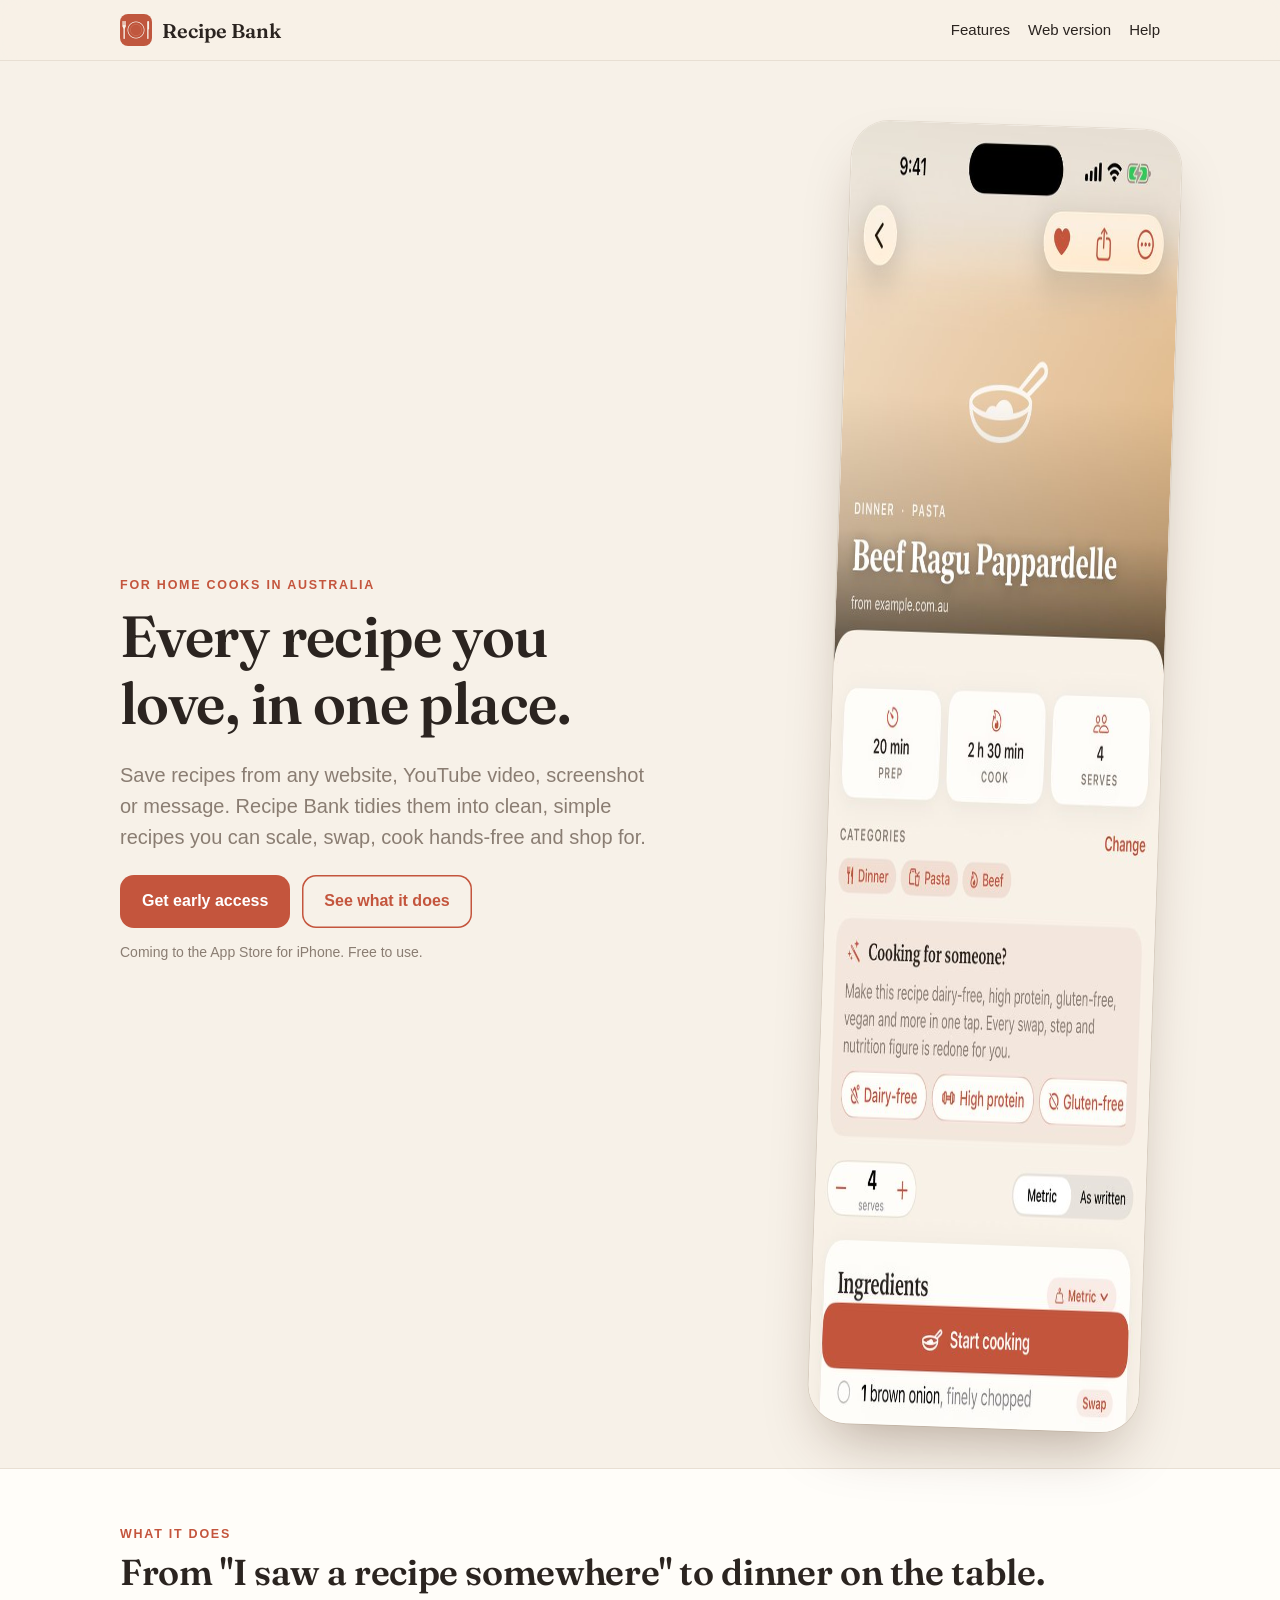
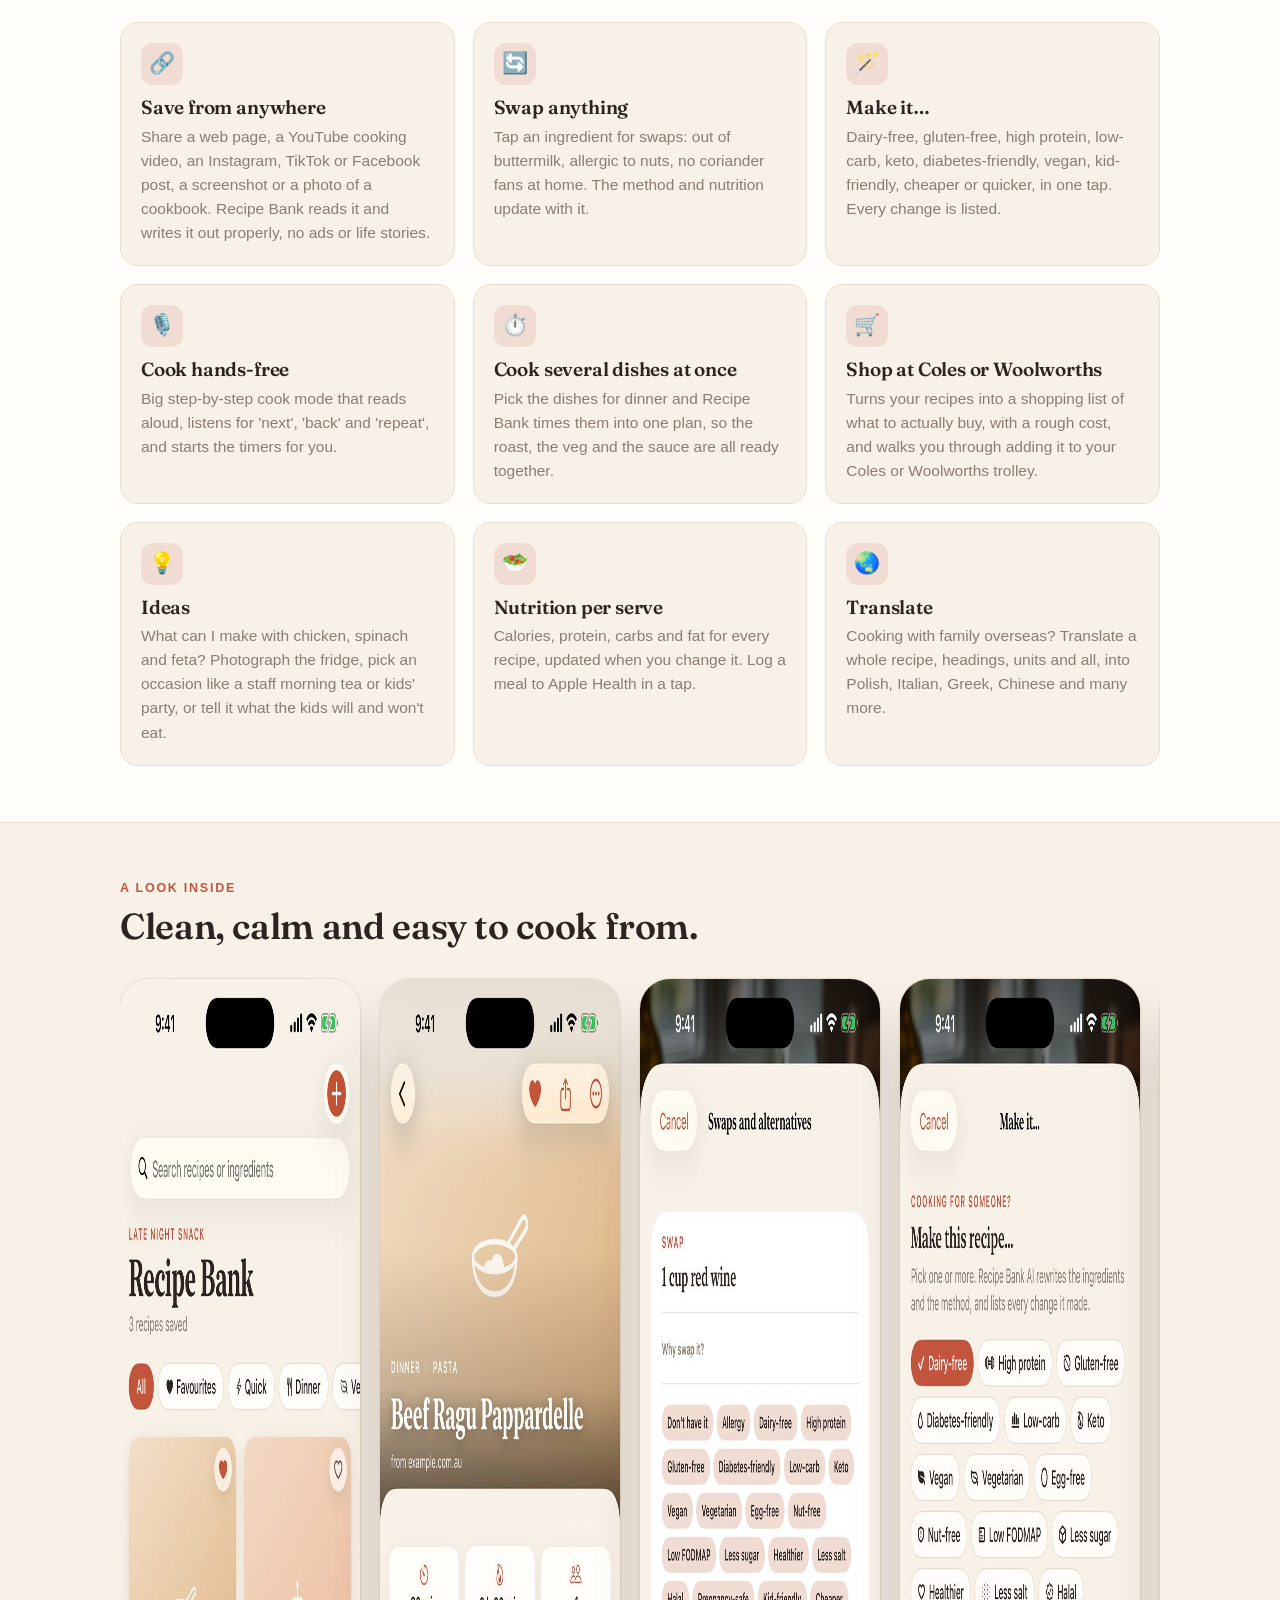
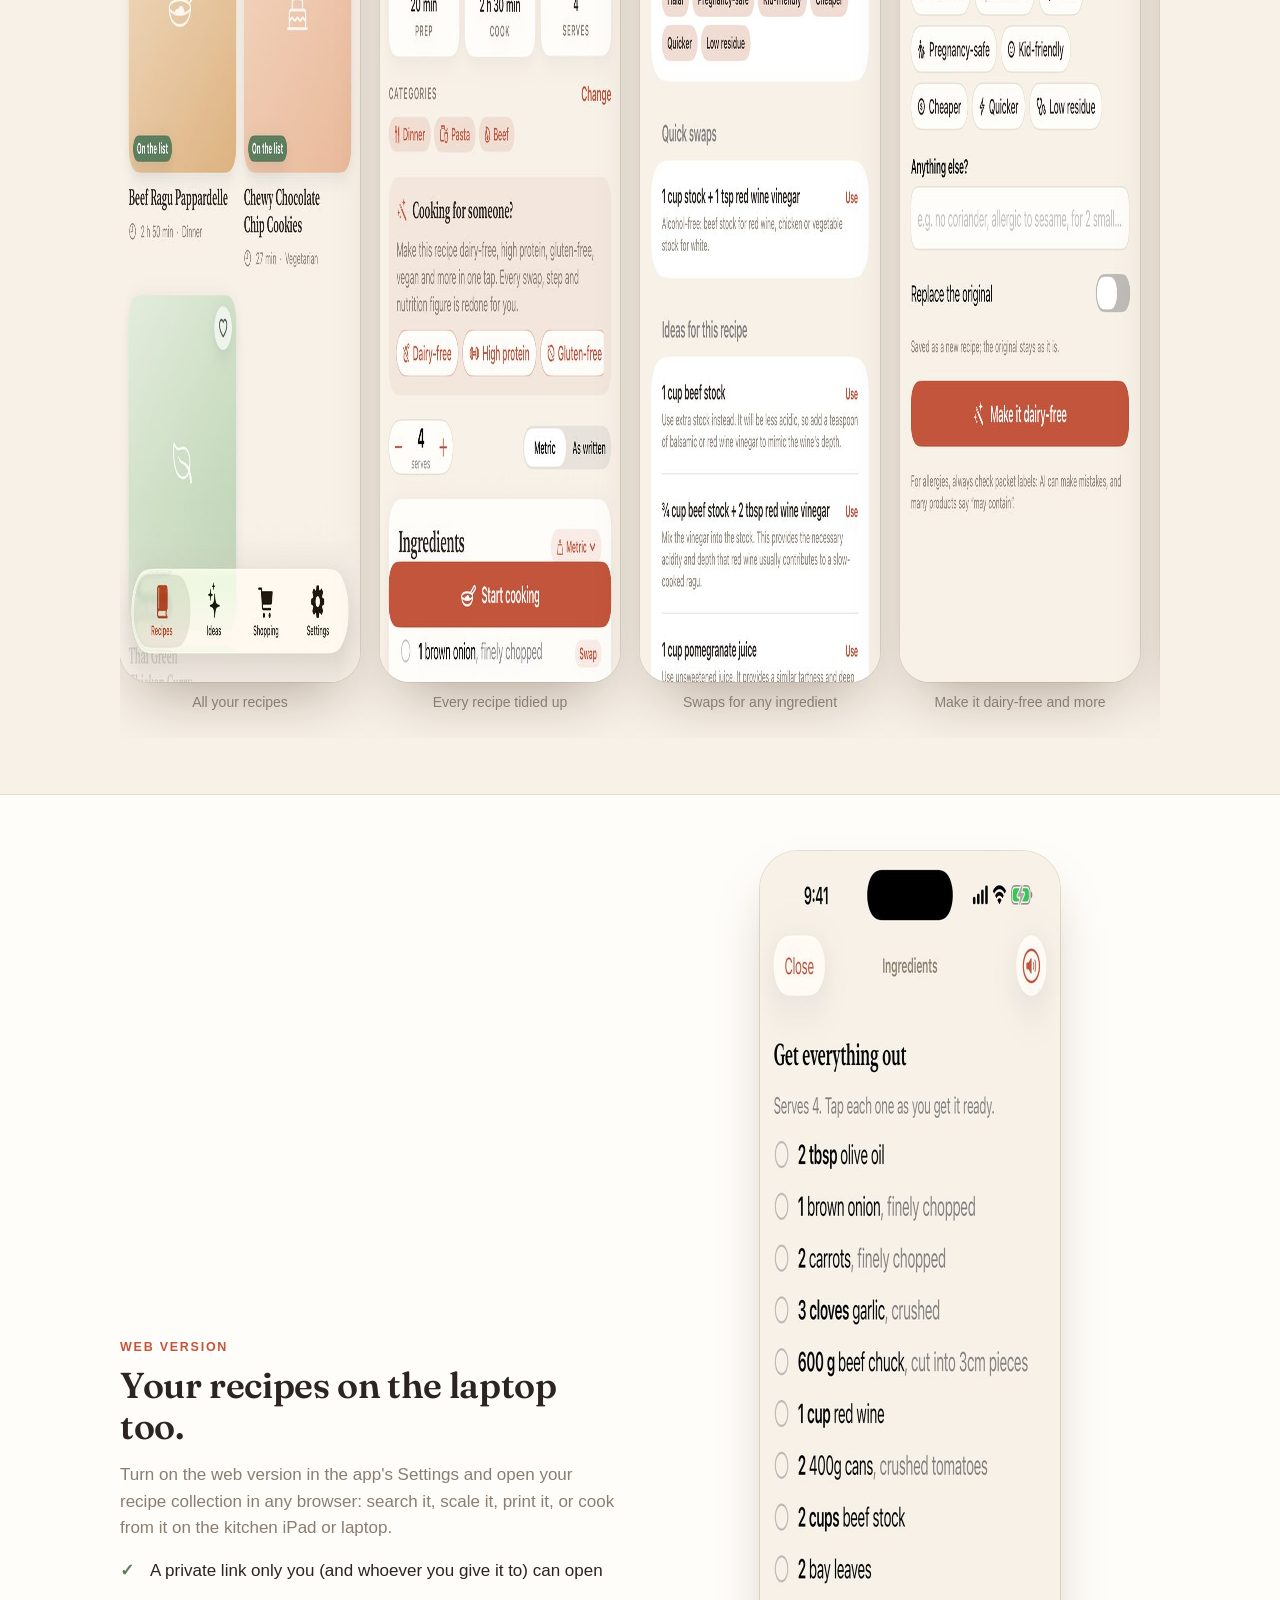
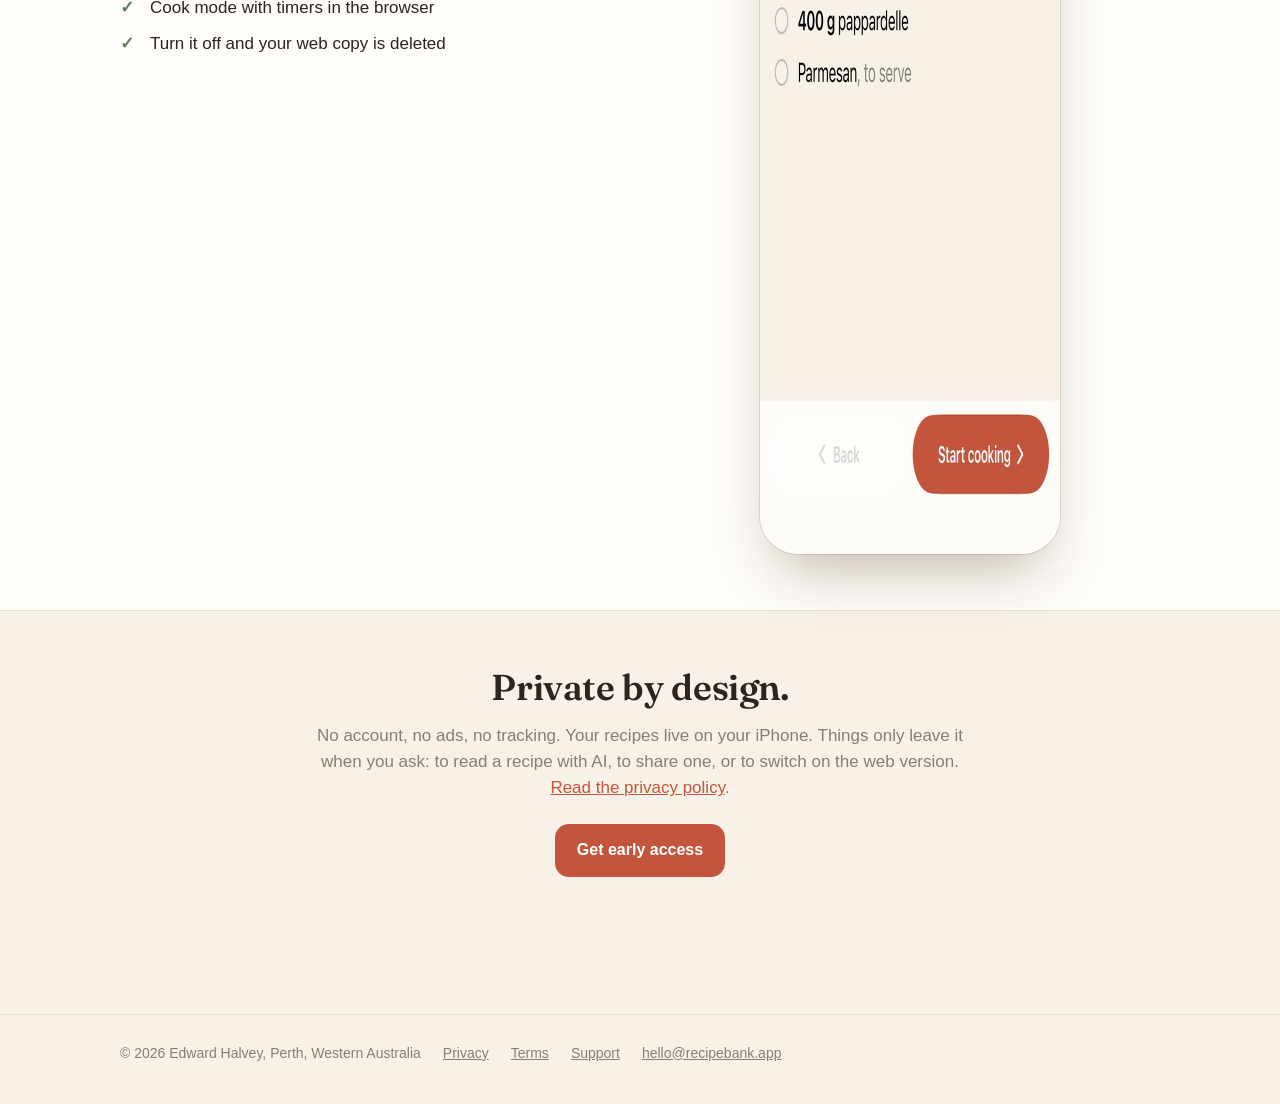
==== index.html @ d6b931d8 "Recipe Bank website: landing, privacy, terms, help, shared recipes, web version Co-Authored-By: Clau" ====
<!doctype html>
<html lang="en-AU">
<head>
<meta charset="utf-8">
<meta name="viewport" content="width=device-width, initial-scale=1, viewport-fit=cover">
<title>Recipe Bank: every recipe you love, in one place</title>
<meta name="description" content="Save recipes from any website, video, screenshot or message. Swap ingredients, make any recipe dairy-free or high protein, cook hands-free and shop at Coles or Woolworths.">
<meta property="og:title" content="Recipe Bank: every recipe you love, in one place">
<meta property="og:description" content="Save recipes from any website, video, screenshot or message. Swap ingredients, make any recipe dairy-free or high protein, cook hands-free and shop at Coles or Woolworths.">
<meta property="og:image" content="https://recipebank.app/assets/og.jpg">
<meta name="theme-color" content="#F7F1E8">
<link rel="icon" href="/assets/icon-64.png">
<link rel="apple-touch-icon" href="/assets/icon-180.png">
<link rel="preconnect" href="https://fonts.googleapis.com"><link rel="preconnect" href="https://fonts.gstatic.com" crossorigin><link href="https://fonts.googleapis.com/css2?family=Fraunces:opsz,wght@9..144,500;9..144,600&display=swap" rel="stylesheet">
<link rel="stylesheet" href="/assets/site.css">

</head>
<body>
<header class="top"><div class="wrap">
<a class="brand" href="/"><img src="/assets/icon-64.png" alt="">Recipe Bank</a>
<nav><a class="hide-sm" href="/#features">Features</a><a class="hide-sm" href="/my/">Web version</a><a href="/support/">Help</a></nav>
</div></header>
<main>
<section class="hero"><div class="wrap">
  <div>
    <p class="eyebrow">For home cooks in Australia</p>
    <h1>Every recipe you love, in one place.</h1>
    <p class="lead">Save recipes from any website, YouTube video, screenshot or message. Recipe Bank tidies them into clean, simple recipes you can scale, swap, cook hands-free and shop for.</p>
    <div class="cta">
      <a class="btn" href="mailto:hello@recipebank.app?subject=Recipe%20Bank%20early%20access">Get early access</a>
      <a class="btn ghost" href="#features">See what it does</a>
    </div>
    <p class="small muted" style="margin-top:14px">Coming to the App Store for iPhone. Free to use.</p>
  </div>
  <div class="phone"><img src="/assets/shots/recipe.jpg" alt="A recipe in Recipe Bank" width="600" height="1303"></div>
</div></section>

<section class="band alt" id="features"><div class="wrap">
  <p class="eyebrow">What it does</p>
  <h2>From "I saw a recipe somewhere" to dinner on the table.</h2>
  <div class="features">
    <div class="feature"><div class="ic">🔗</div><h3>Save from anywhere</h3><p>Share a web page, a YouTube cooking video, an Instagram, TikTok or Facebook post, a screenshot or a photo of a cookbook. Recipe Bank reads it and writes it out properly, no ads or life stories.</p></div>
    <div class="feature"><div class="ic">🔄</div><h3>Swap anything</h3><p>Tap an ingredient for swaps: out of buttermilk, allergic to nuts, no coriander fans at home. The method and nutrition update with it.</p></div>
    <div class="feature"><div class="ic">🪄</div><h3>Make it…</h3><p>Dairy-free, gluten-free, high protein, low-carb, keto, diabetes-friendly, vegan, kid-friendly, cheaper or quicker, in one tap. Every change is listed.</p></div>
    <div class="feature"><div class="ic">🎙️</div><h3>Cook hands-free</h3><p>Big step-by-step cook mode that reads aloud, listens for 'next', 'back' and 'repeat', and starts the timers for you.</p></div>
    <div class="feature"><div class="ic">⏱️</div><h3>Cook several dishes at once</h3><p>Pick the dishes for dinner and Recipe Bank times them into one plan, so the roast, the veg and the sauce are all ready together.</p></div>
    <div class="feature"><div class="ic">🛒</div><h3>Shop at Coles or Woolworths</h3><p>Turns your recipes into a shopping list of what to actually buy, with a rough cost, and walks you through adding it to your Coles or Woolworths trolley.</p></div>
    <div class="feature"><div class="ic">💡</div><h3>Ideas</h3><p>What can I make with chicken, spinach and feta? Photograph the fridge, pick an occasion like a staff morning tea or kids' party, or tell it what the kids will and won't eat.</p></div>
    <div class="feature"><div class="ic">🥗</div><h3>Nutrition per serve</h3><p>Calories, protein, carbs and fat for every recipe, updated when you change it. Log a meal to Apple Health in a tap.</p></div>
    <div class="feature"><div class="ic">🌏</div><h3>Translate</h3><p>Cooking with family overseas? Translate a whole recipe, headings, units and all, into Polish, Italian, Greek, Chinese and many more.</p></div>
  </div>
</div></section>

<section class="band"><div class="wrap">
  <p class="eyebrow">A look inside</p>
  <h2>Clean, calm and easy to cook from.</h2>
  <div class="shots">
    <figure><div class="phone"><img src="/assets/shots/list.jpg" alt="All your recipes" loading="lazy" width="600" height="1303"></div><figcaption>All your recipes</figcaption></figure>
    <figure><div class="phone"><img src="/assets/shots/recipe.jpg" alt="Every recipe tidied up" loading="lazy" width="600" height="1303"></div><figcaption>Every recipe tidied up</figcaption></figure>
    <figure><div class="phone"><img src="/assets/shots/swap.jpg" alt="Swaps for any ingredient" loading="lazy" width="600" height="1303"></div><figcaption>Swaps for any ingredient</figcaption></figure>
    <figure><div class="phone"><img src="/assets/shots/adapt.jpg" alt="Make it dairy-free and more" loading="lazy" width="600" height="1303"></div><figcaption>Make it dairy-free and more</figcaption></figure>
    <figure><div class="phone"><img src="/assets/shots/cook.jpg" alt="Hands-free cook mode" loading="lazy" width="600" height="1303"></div><figcaption>Hands-free cook mode</figcaption></figure>
    <figure><div class="phone"><img src="/assets/shots/ideas.jpg" alt="Ideas for any occasion" loading="lazy" width="600" height="1303"></div><figcaption>Ideas for any occasion</figcaption></figure>
    <figure><div class="phone"><img src="/assets/shots/shopping.jpg" alt="A shopping list that builds itself" loading="lazy" width="600" height="1303"></div><figcaption>A shopping list that builds itself</figcaption></figure>
    <figure><div class="phone"><img src="/assets/shots/nutrition.jpg" alt="Nutrition per serve" loading="lazy" width="600" height="1303"></div><figcaption>Nutrition per serve</figcaption></figure>
  </div>
</div></section>

<section class="band alt"><div class="wrap split">
  <div>
    <p class="eyebrow">Web version</p>
    <h2>Your recipes on the laptop too.</h2>
    <p class="muted">Turn on the web version in the app's Settings and open your recipe collection in any browser: search it, scale it, print it, or cook from it on the kitchen iPad or laptop.</p>
    <ul class="check">
      <li>A private link only you (and whoever you give it to) can open</li>
      <li>Cook mode with timers in the browser</li>
      <li>Turn it off and your web copy is deleted</li>
    </ul>
  </div>
  <div class="phone" style="max-width:300px;margin:0 auto"><img src="/assets/shots/cook.jpg" alt="Cook mode" loading="lazy" width="600" height="1303"></div>
</div></section>

<section class="band"><div class="narrow" style="text-align:center">
  <h2>Private by design.</h2>
  <p class="muted">No account, no ads, no tracking. Your recipes live on your iPhone. Things only leave it when you ask: to read a recipe with AI, to share one, or to switch on the web version. <a href="/privacy/">Read the privacy policy</a>.</p>
  <p style="margin-top:22px"><a class="btn" href="mailto:hello@recipebank.app?subject=Recipe%20Bank%20early%20access">Get early access</a></p>
</div></section>
</main>
<footer><div class="wrap">
<span>© 2026 Edward Halvey, Perth, Western Australia</span>
<a href="/privacy/">Privacy</a><a href="/terms/">Terms</a><a href="/support/">Support</a><a href="mailto:hello@recipebank.app">hello@recipebank.app</a>
</div></footer>

</body>
</html>
---- assets/site.css ----
:root {
  --paper: #F7F1E8; --card: #FFFDF9; --ink: #2B2420; --muted: #8A7D72; --line: #E8DFD3;
  --accent: #C4553D; --accent-ink: #fff; --herb: #5E7F5F; --blush: #F0DCD2; --sage: #E4ECE1;
  --serif: "Fraunces", ui-serif, "New York", Georgia, serif;
  --sans: -apple-system, BlinkMacSystemFont, "SF Pro Text", "Segoe UI", Roboto, Helvetica, Arial, sans-serif;
  --radius: 18px;
  color-scheme: light dark;
}
@media (prefers-color-scheme: dark) {
  :root { --paper: #171411; --card: #25201C; --ink: #F3ECE3; --muted: #A89B8F; --line: #3A332D;
          --accent: #E07A60; --herb: #8DB08E; --blush: #4A3530; --sage: #2E3A2E; }
}
* { box-sizing: border-box; }
html { -webkit-text-size-adjust: 100%; }
body { margin: 0; background: var(--paper); color: var(--ink); font: 17px/1.55 var(--sans); }
a { color: var(--accent); }
img { max-width: 100%; display: block; }
h1, h2, h3 { font-family: var(--serif); font-weight: 600; line-height: 1.15; margin: 0 0 .4em; letter-spacing: -.01em; }
h1 { font-size: clamp(34px, 6vw, 58px); }
h2 { font-size: clamp(26px, 4vw, 36px); }
h3 { font-size: 21px; }
p { margin: 0 0 1em; }
.wrap { max-width: 1080px; margin: 0 auto; padding: 0 20px; }
.narrow { max-width: 720px; margin: 0 auto; padding: 0 20px; }
.eyebrow { color: var(--accent); font-weight: 650; letter-spacing: .14em; text-transform: uppercase; font-size: 12.5px; margin: 0 0 8px; }
.muted { color: var(--muted); }
.small { font-size: 14px; }

/* Header and footer */
.top { position: sticky; top: 0; z-index: 10; background: color-mix(in srgb, var(--paper) 88%, transparent);
       backdrop-filter: saturate(1.4) blur(14px); -webkit-backdrop-filter: saturate(1.4) blur(14px); border-bottom: 1px solid var(--line); }
.top .wrap { display: flex; align-items: center; gap: 12px; height: 60px; }
.brand { display: flex; align-items: center; gap: 10px; text-decoration: none; color: var(--ink); font-family: var(--serif); font-weight: 600; font-size: 20px; }
.brand img { width: 32px; height: 32px; border-radius: 8px; }
.top nav { margin-left: auto; display: flex; gap: 18px; font-size: 15px; }
.top nav a { color: var(--ink); text-decoration: none; }
.top nav a:hover { color: var(--accent); }
@media (max-width: 600px) { .top nav a.hide-sm { display: none; } }
footer { border-top: 1px solid var(--line); margin-top: 64px; padding: 28px 0 40px; font-size: 14px; color: var(--muted); }
footer .wrap { display: flex; flex-wrap: wrap; gap: 10px 22px; align-items: center; }
footer a { color: var(--muted); }

/* Buttons */
.btn { display: inline-flex; align-items: center; justify-content: center; gap: 8px; background: var(--accent); color: var(--accent-ink);
       text-decoration: none; font-weight: 600; padding: 14px 22px; border-radius: 14px; border: 0; font-size: 16px; cursor: pointer; font-family: var(--sans); }
.btn:hover { filter: brightness(1.05); }
.btn.ghost { background: transparent; color: var(--accent); box-shadow: inset 0 0 0 1.5px var(--accent); }
.btn.soft { background: var(--blush); color: var(--accent); }
.btn.small { padding: 9px 14px; font-size: 14px; border-radius: 11px; }
.btn[disabled] { opacity: .5; cursor: default; }

/* Landing */
.hero { padding: 64px 0 40px; }
.hero .wrap { display: grid; grid-template-columns: 1.1fr .9fr; gap: 48px; align-items: center; }
.hero p.lead { font-size: 20px; color: var(--muted); max-width: 34em; }
.hero .cta { display: flex; flex-wrap: wrap; gap: 12px; margin-top: 22px; }
.phone { border-radius: 38px; overflow: hidden; box-shadow: 0 30px 60px -20px rgba(60, 30, 10, .35), 0 0 0 1px var(--line); background: var(--card); }
.hero .phone { max-width: 330px; margin-left: auto; transform: rotate(2deg); }
@media (max-width: 860px) {
  .hero .wrap { grid-template-columns: 1fr; gap: 32px; }
  .hero .phone { margin: 0 auto; max-width: 280px; }
}
.band { padding: 56px 0; }
.band.alt { background: var(--card); border-top: 1px solid var(--line); border-bottom: 1px solid var(--line); }
.features { display: grid; grid-template-columns: repeat(auto-fill, minmax(250px, 1fr)); gap: 18px; margin-top: 28px; }
.feature { background: var(--card); border: 1px solid var(--line); border-radius: var(--radius); padding: 20px; }
.band.alt .feature { background: var(--paper); }
.feature .ic { width: 42px; height: 42px; border-radius: 12px; background: var(--blush); color: var(--accent); display: grid; place-items: center; font-size: 21px; margin-bottom: 12px; }
.feature h3 { font-size: 19px; margin-bottom: 6px; }
.feature p { color: var(--muted); font-size: 15.5px; margin: 0; }
.shots { display: flex; gap: 20px; overflow-x: auto; padding: 8px 4px 24px; scroll-snap-type: x mandatory; margin-top: 24px; }
.shots figure { margin: 0; flex: 0 0 240px; scroll-snap-align: start; }
.shots figcaption { text-align: center; font-size: 14px; color: var(--muted); margin-top: 10px; }
.shots .phone { border-radius: 30px; }
.split { display: grid; grid-template-columns: 1fr 1fr; gap: 40px; align-items: center; }
@media (max-width: 760px) { .split { grid-template-columns: 1fr; } }
.check { list-style: none; padding: 0; margin: 0; }
.check li { padding-left: 30px; position: relative; margin: 10px 0; }
.check li::before { content: "✓"; position: absolute; left: 0; top: 0; color: var(--herb); font-weight: 700; }

/* Document pages */
.doc { padding: 48px 0 20px; }
.doc h2 { font-size: 24px; margin-top: 1.6em; }
.doc li { margin: 6px 0; }
.note { background: var(--card); border: 1px solid var(--line); border-radius: var(--radius); padding: 18px 20px; margin: 18px 0; }

/* Recipe view (shared links and the web version) */
.recipe-hero { position: relative; background: var(--blush); max-width: 1100px; margin: 0 auto; overflow: hidden; }
@media (min-width: 820px) { .recipe-hero { margin-top: 20px; border-radius: 24px; } .recipe-hero img { max-height: 420px; } }
.recipe-hero img { width: 100%; max-height: 460px; object-fit: cover; }
.recipe-hero .ph { height: 180px; display: grid; place-items: center; font-size: 64px; }
.recipe-body { max-width: 760px; margin: -36px auto 0; position: relative; background: var(--paper); border-radius: 26px 26px 0 0; padding: 26px 20px 20px; }
.meta { display: flex; flex-wrap: wrap; gap: 10px; margin: 12px 0 18px; }
.meta span { background: var(--card); border: 1px solid var(--line); border-radius: 12px; padding: 8px 12px; font-size: 14.5px; }
.meta b { font-weight: 650; }
.card { background: var(--card); border: 1px solid var(--line); border-radius: var(--radius); padding: 20px; margin: 16px 0; }
.card h2 { font-size: 26px; display: flex; align-items: baseline; justify-content: space-between; gap: 10px; }
.ings { list-style: none; padding: 0; margin: 0; }
.ings li { display: flex; gap: 12px; align-items: flex-start; padding: 8px 0; border-bottom: 1px solid var(--line); cursor: pointer; }
.ings li:last-child { border-bottom: 0; }
.ings .tick { flex: 0 0 22px; height: 22px; border-radius: 50%; border: 2px solid var(--line); margin-top: 2px; }
.ings li.done { opacity: .45; text-decoration: line-through; }
.ings li.done .tick { background: var(--herb); border-color: var(--herb); }
.ings .amt { font-weight: 650; }
.ings .prep { color: var(--muted); }
.group-name { color: var(--accent); font-weight: 650; margin: 14px 0 2px; font-size: 15.5px; }
.steps { list-style: none; counter-reset: s; padding: 0; margin: 0; }
.steps li { counter-increment: s; position: relative; padding: 4px 0 14px 42px; }
.steps li::before { content: counter(s); position: absolute; left: 0; top: 2px; width: 28px; height: 28px; border-radius: 50%; background: var(--accent); color: #fff; font-weight: 700; font-size: 14px; display: grid; place-items: center; }
.stepper { display: inline-flex; align-items: center; gap: 4px; background: var(--card); border: 1px solid var(--line); border-radius: 12px; padding: 3px; font-family: var(--sans); }
.stepper button { width: 32px; height: 32px; border: 0; border-radius: 9px; background: transparent; color: var(--accent); font-size: 20px; cursor: pointer; }
.stepper button:hover { background: var(--blush); }
.stepper span { min-width: 64px; text-align: center; font-weight: 600; font-size: 15px; }
.nut { display: grid; grid-template-columns: repeat(4, 1fr); gap: 8px; }
.nut div { background: var(--paper); border-radius: 12px; padding: 10px; text-align: center; }
.nut b { display: block; font-size: 19px; }
.nut small { color: var(--muted); font-size: 11.5px; letter-spacing: .08em; text-transform: uppercase; }
.actions { display: flex; flex-wrap: wrap; gap: 10px; margin: 8px 0 4px; }

/* Cook mode */
.cook { position: fixed; inset: 0; background: var(--paper); z-index: 50; display: none; flex-direction: column; }
.cook.on { display: flex; }
.cook header { display: flex; align-items: center; gap: 10px; padding: 14px 18px; border-bottom: 1px solid var(--line); }
.cook header .t { flex: 1; font-family: var(--serif); font-weight: 600; font-size: 18px; white-space: nowrap; overflow: hidden; text-overflow: ellipsis; }
.cook main { flex: 1; overflow: auto; padding: 28px 22px; max-width: 820px; margin: 0 auto; width: 100%; }
.cook .num { color: var(--accent); font-weight: 700; letter-spacing: .1em; text-transform: uppercase; font-size: 13px; }
.cook .big { font-size: clamp(24px, 3.6vw, 34px); line-height: 1.4; font-family: var(--serif); font-weight: 500; }
.cook footer { display: flex; gap: 12px; padding: 14px 18px 22px; border-top: 1px solid var(--line); margin: 0; justify-content: space-between; }
.timers { display: flex; flex-wrap: wrap; gap: 8px; margin-top: 18px; }
.timer { background: var(--sage); color: var(--ink); border: 0; border-radius: 12px; padding: 10px 14px; font-size: 16px; font-weight: 600; cursor: pointer; font-family: var(--sans); }
.timer.running { background: var(--herb); color: #fff; }
.timer.done { background: var(--accent); color: #fff; animation: pulse 1s infinite; }
@keyframes pulse { 50% { opacity: .6; } }

/* Library (web version) */
.lib-top { display: flex; flex-wrap: wrap; gap: 12px; align-items: center; margin: 26px 0 14px; }
.search { flex: 1; min-width: 220px; display: flex; align-items: center; gap: 8px; background: var(--card); border: 1px solid var(--line); border-radius: 14px; padding: 0 14px; }
.search input { flex: 1; border: 0; background: transparent; font: inherit; color: var(--ink); padding: 12px 0; outline: none; }
.chips { display: flex; gap: 8px; overflow-x: auto; padding-bottom: 6px; }
.chip { flex: 0 0 auto; border: 1px solid var(--line); background: var(--card); color: var(--ink); border-radius: 999px; padding: 7px 14px; font-size: 14.5px; cursor: pointer; font-family: var(--sans); }
.chip.on { background: var(--accent); border-color: var(--accent); color: #fff; }
.grid { display: grid; grid-template-columns: repeat(auto-fill, minmax(210px, 1fr)); gap: 18px; margin-top: 14px; }
.tile { text-decoration: none; color: var(--ink); cursor: pointer; }
.tile .img { aspect-ratio: 4 / 5; border-radius: 18px; overflow: hidden; background: var(--blush); display: grid; place-items: center; font-size: 44px; }
.tile .img img { width: 100%; height: 100%; object-fit: cover; }
.tile h3 { font-size: 17.5px; margin: 10px 0 2px; }
.tile .muted { font-size: 13.5px; }
.empty { text-align: center; padding: 60px 20px; color: var(--muted); }
.back { background: none; border: 0; color: var(--accent); font: 600 16px var(--sans); cursor: pointer; padding: 14px 0 0; }

@media print {
  .top, footer, .actions, .stepper, .back, .cook { display: none !important; }
  body { background: #fff; color: #000; }
  .recipe-body { margin: 0; }
  .card { border: 0; padding: 0; }
}
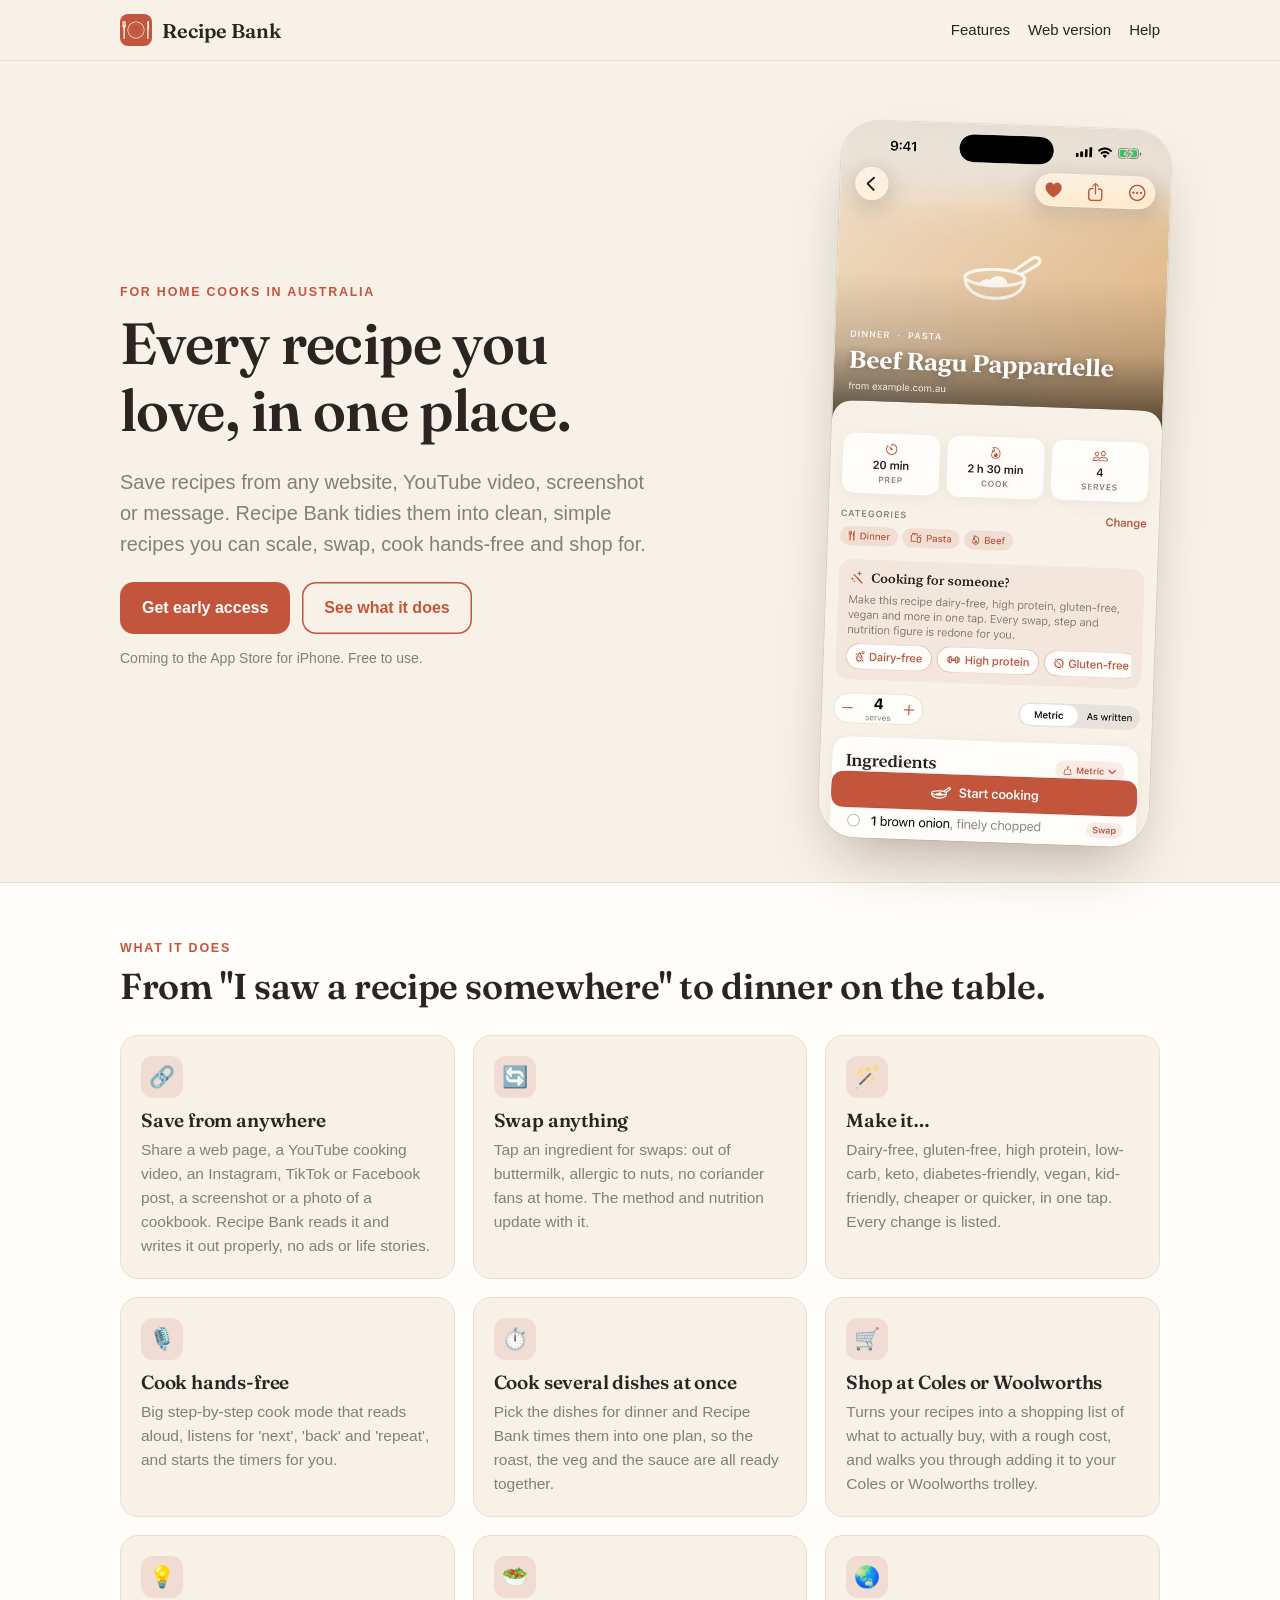
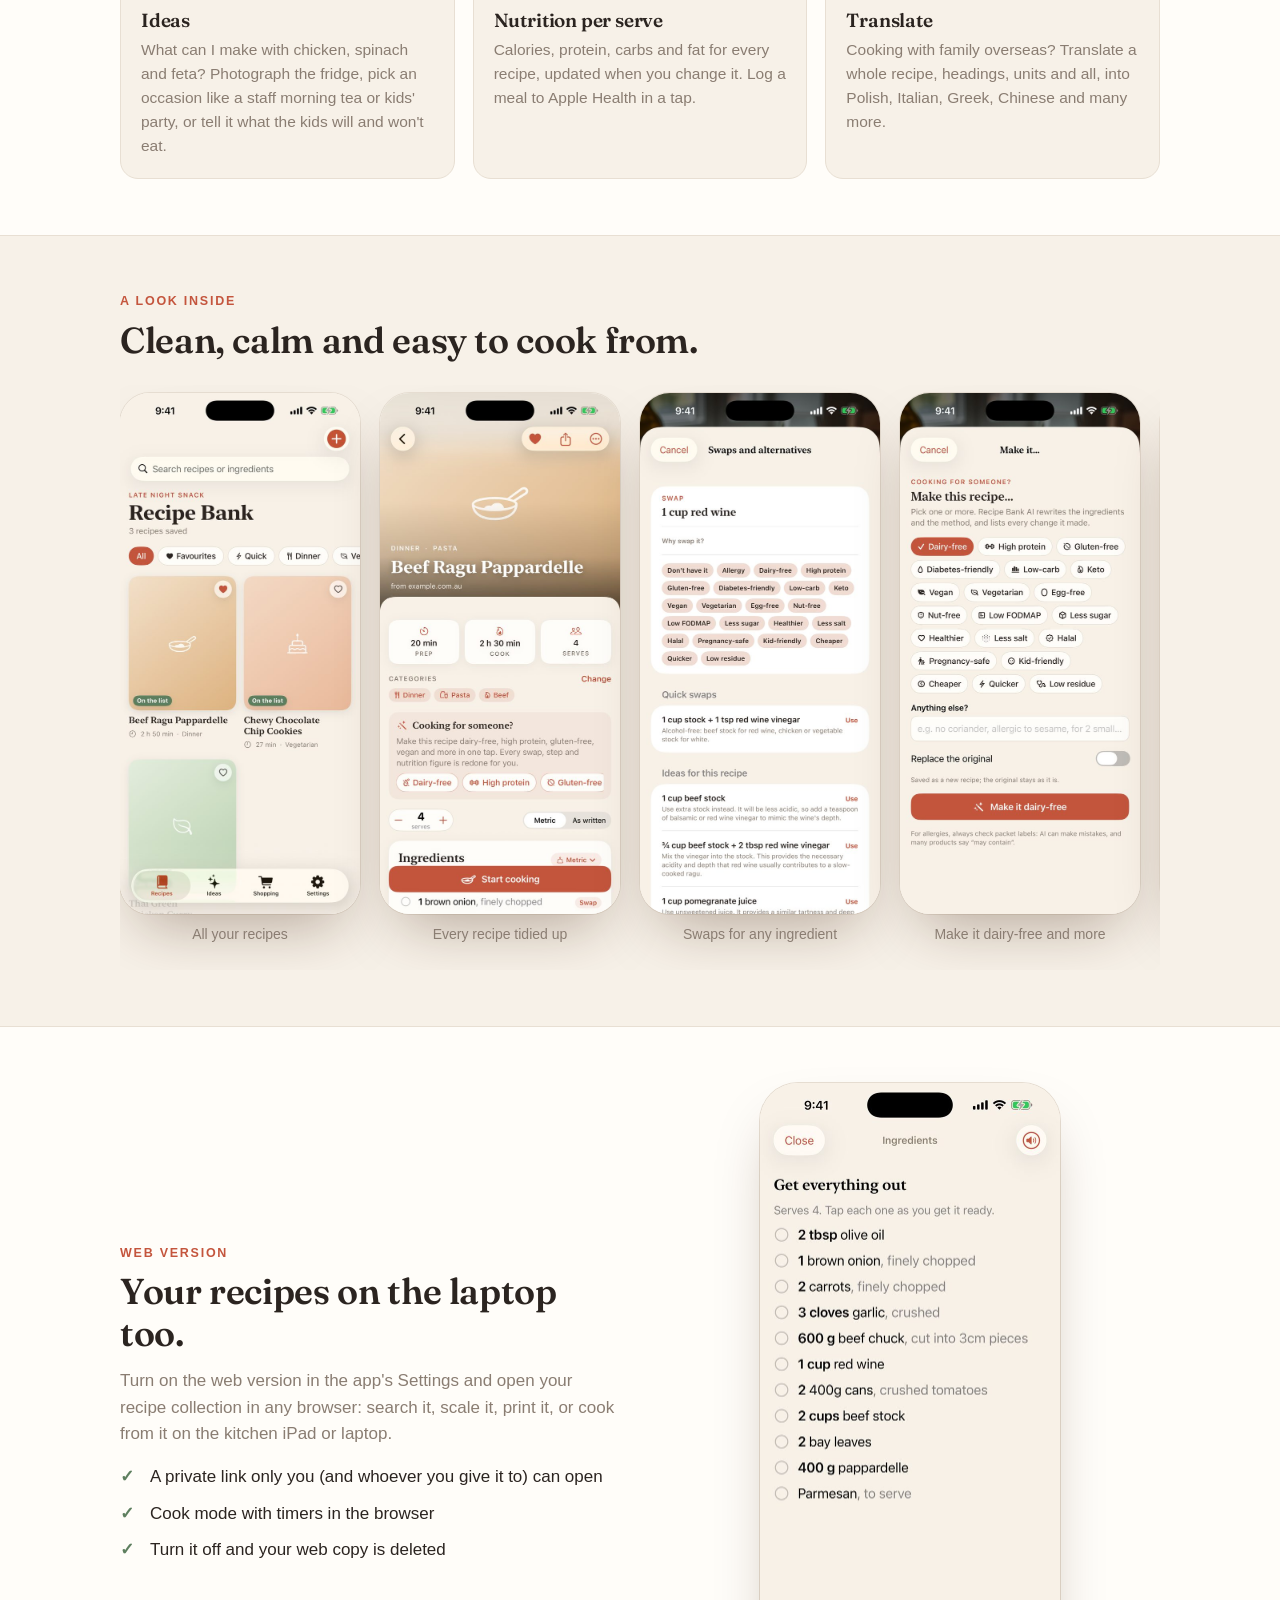
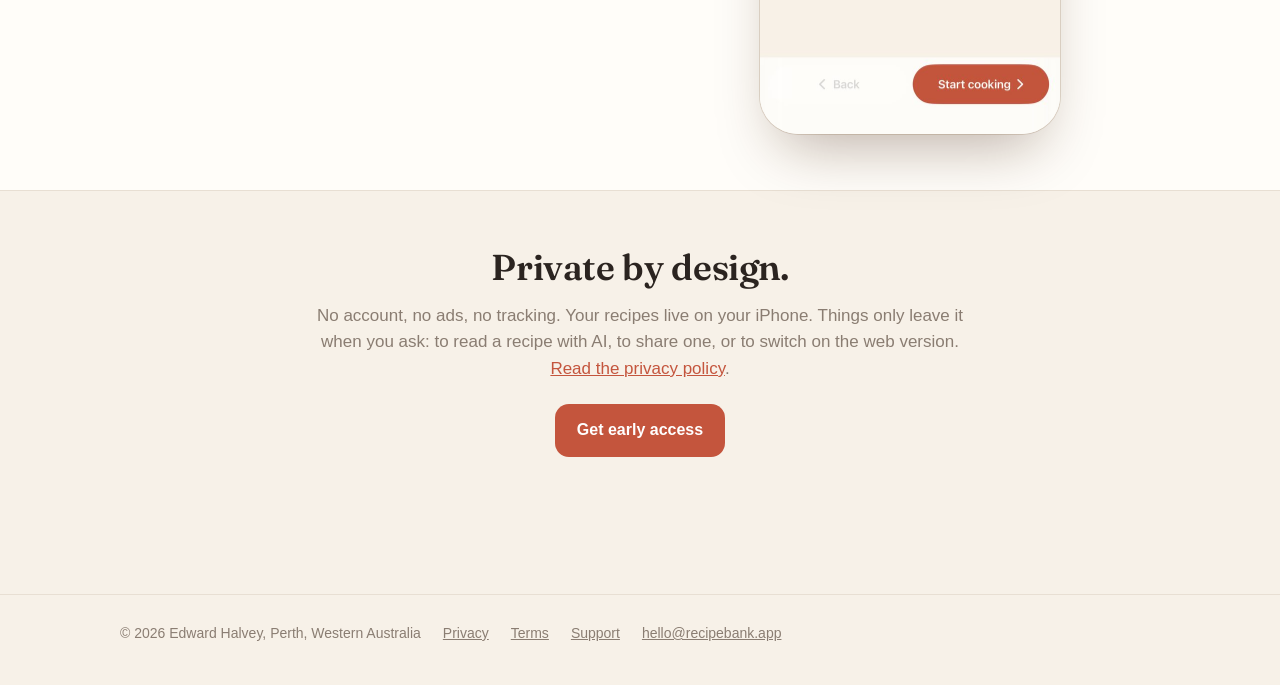
==== commit de6c432b: "Fix squashed screenshots: images keep their aspect ratio" ====
--- a/index.html
+++ b/index.html
@@ -12,7 +12,7 @@
 <link rel="icon" href="/assets/icon-64.png">
 <link rel="apple-touch-icon" href="/assets/icon-180.png">
 <link rel="preconnect" href="https://fonts.googleapis.com"><link rel="preconnect" href="https://fonts.gstatic.com" crossorigin><link href="https://fonts.googleapis.com/css2?family=Fraunces:opsz,wght@9..144,500;9..144,600&display=swap" rel="stylesheet">
-<link rel="stylesheet" href="/assets/site.css">
+<link rel="stylesheet" href="/assets/site.css?v=2">
 
 </head>
 <body>
--- a/assets/site.css
+++ b/assets/site.css
@@ -14,7 +14,7 @@
 html { -webkit-text-size-adjust: 100%; }
 body { margin: 0; background: var(--paper); color: var(--ink); font: 17px/1.55 var(--sans); }
 a { color: var(--accent); }
-img { max-width: 100%; display: block; }
+img { max-width: 100%; height: auto; display: block; }
 h1, h2, h3 { font-family: var(--serif); font-weight: 600; line-height: 1.15; margin: 0 0 .4em; letter-spacing: -.01em; }
 h1 { font-size: clamp(34px, 6vw, 58px); }
 h2 { font-size: clamp(26px, 4vw, 36px); }
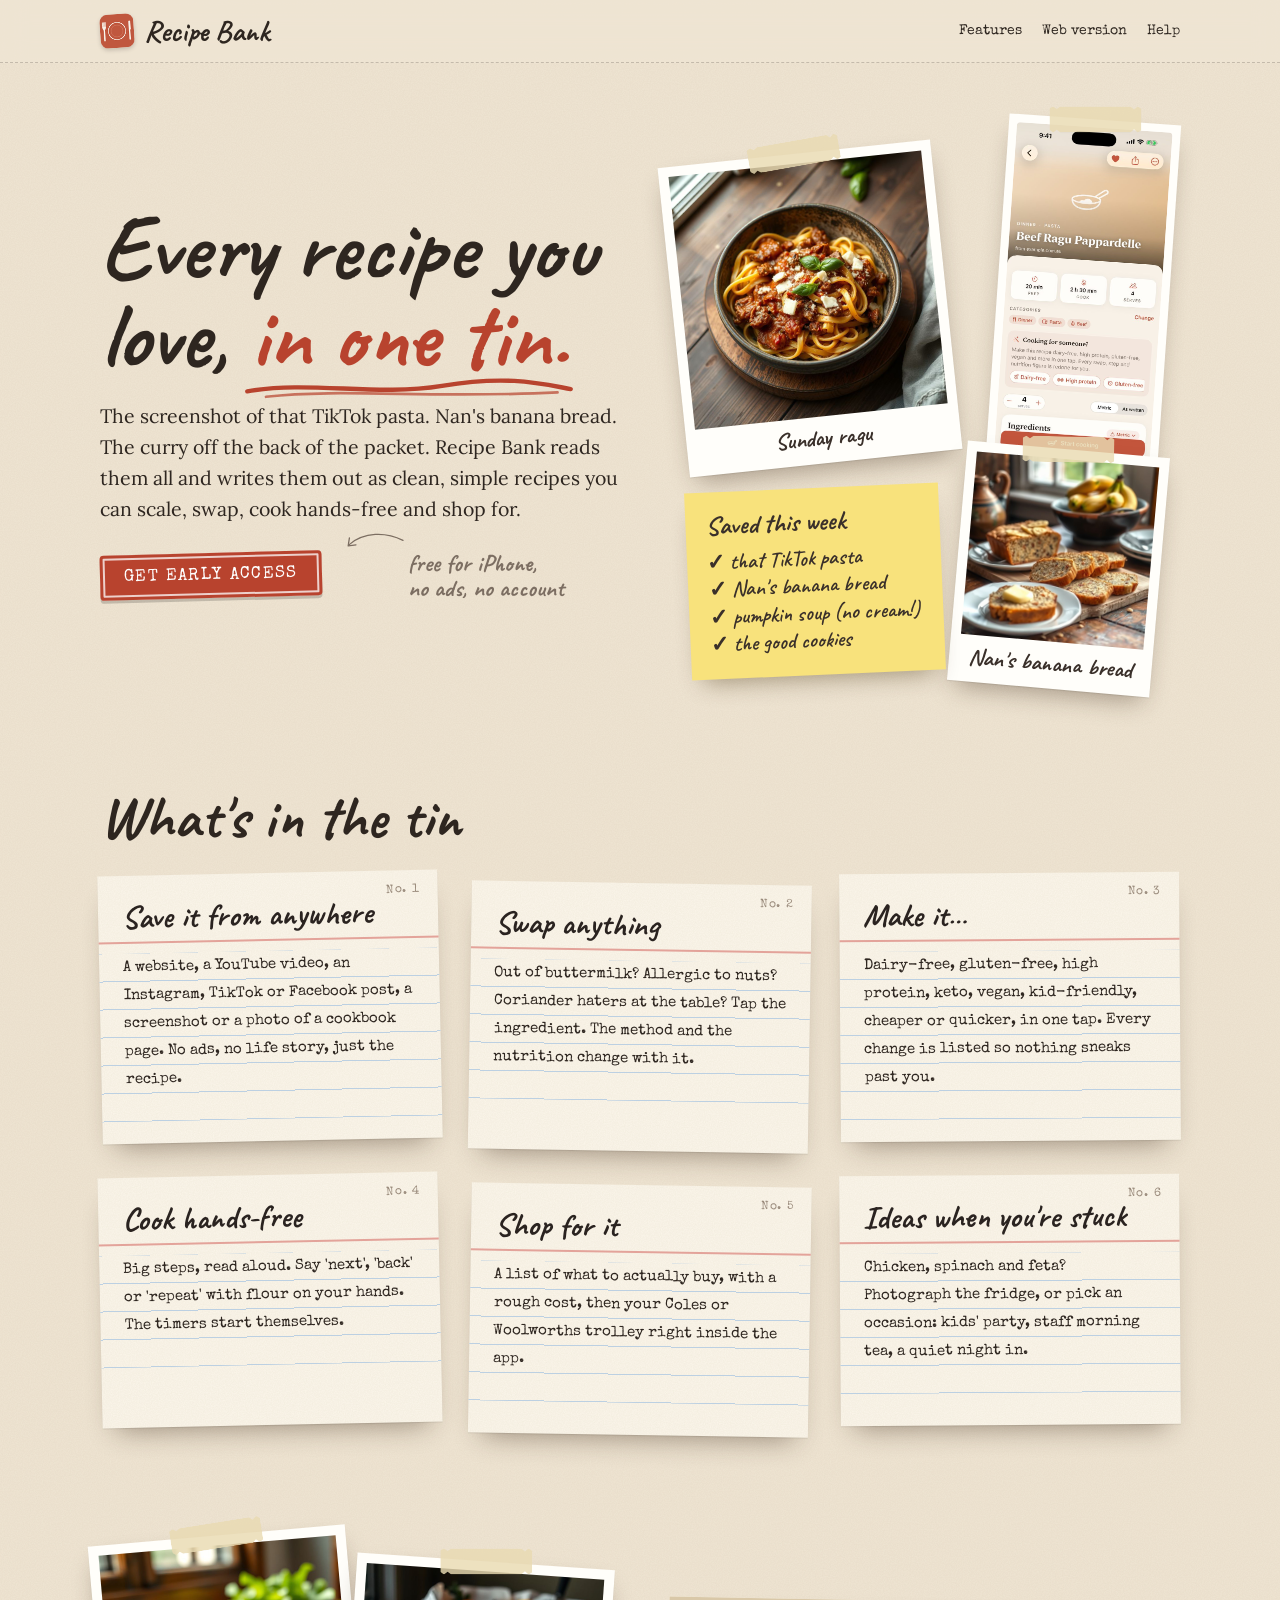
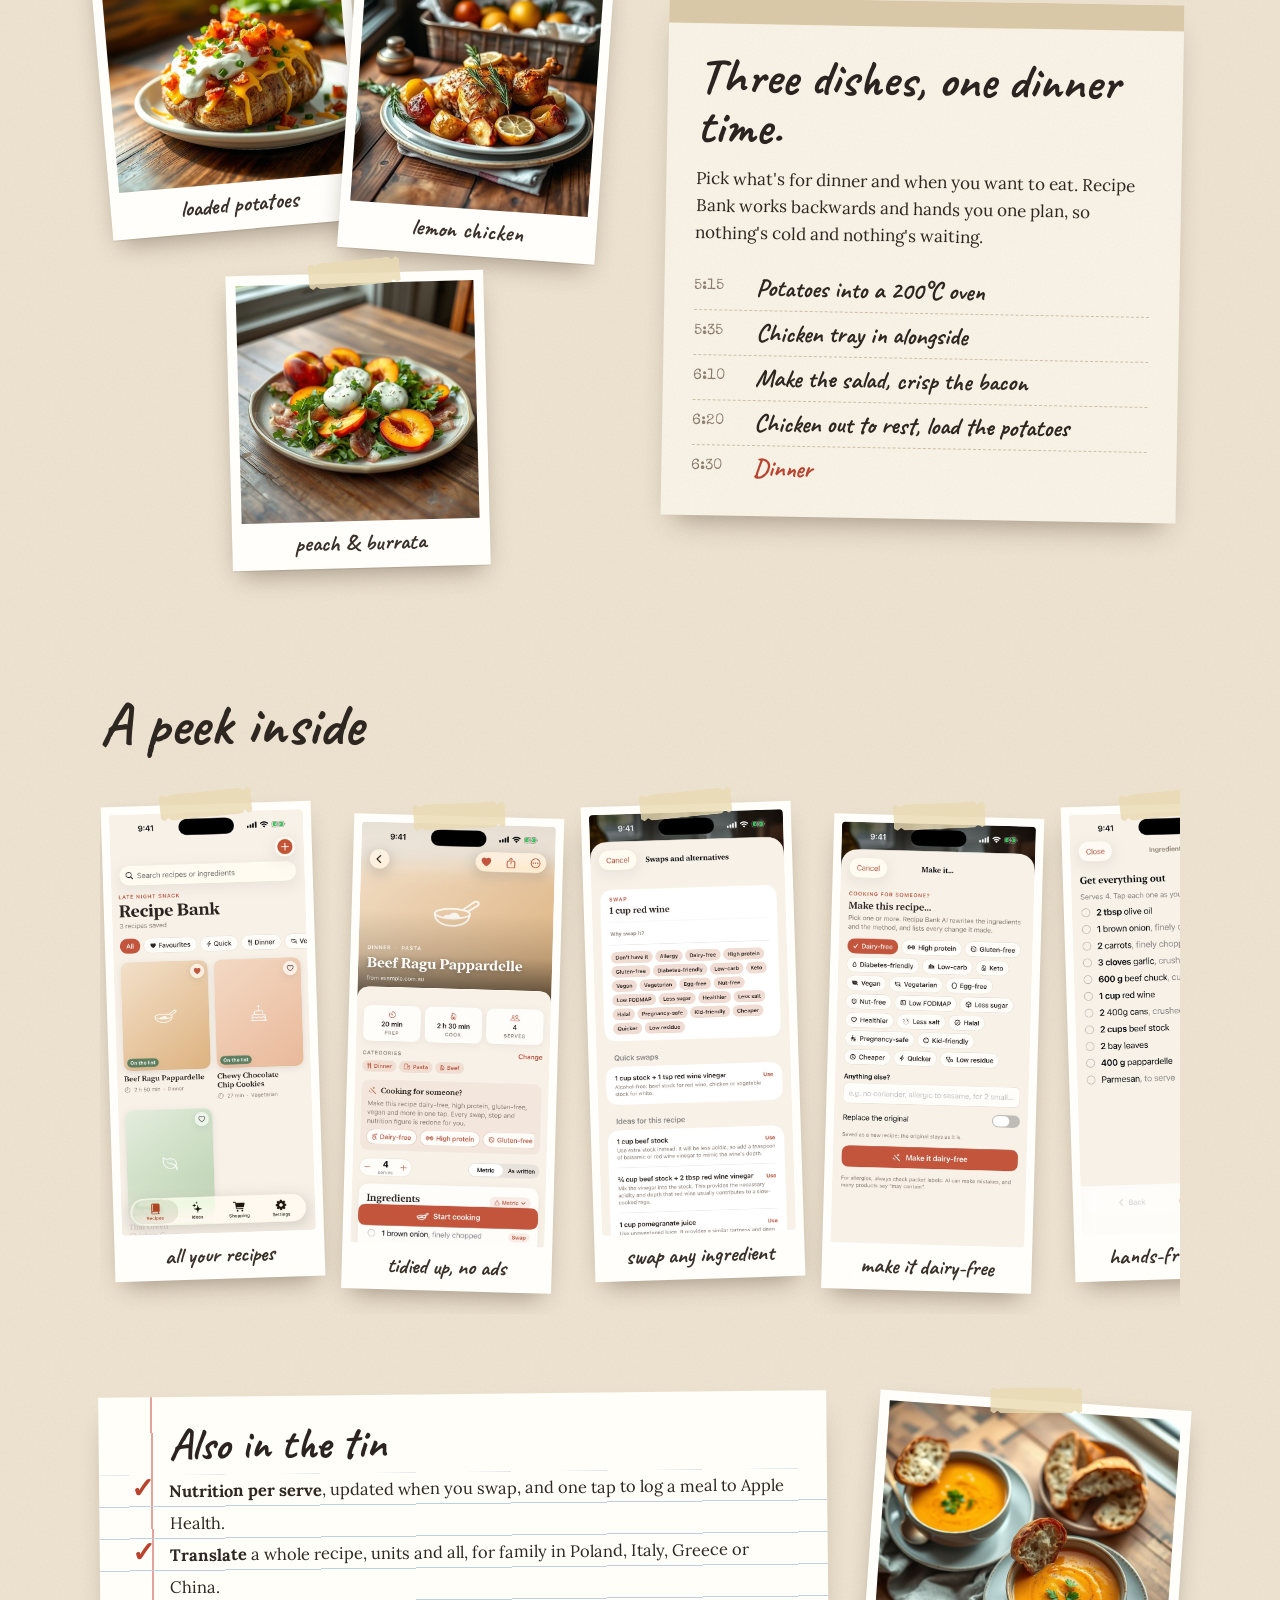
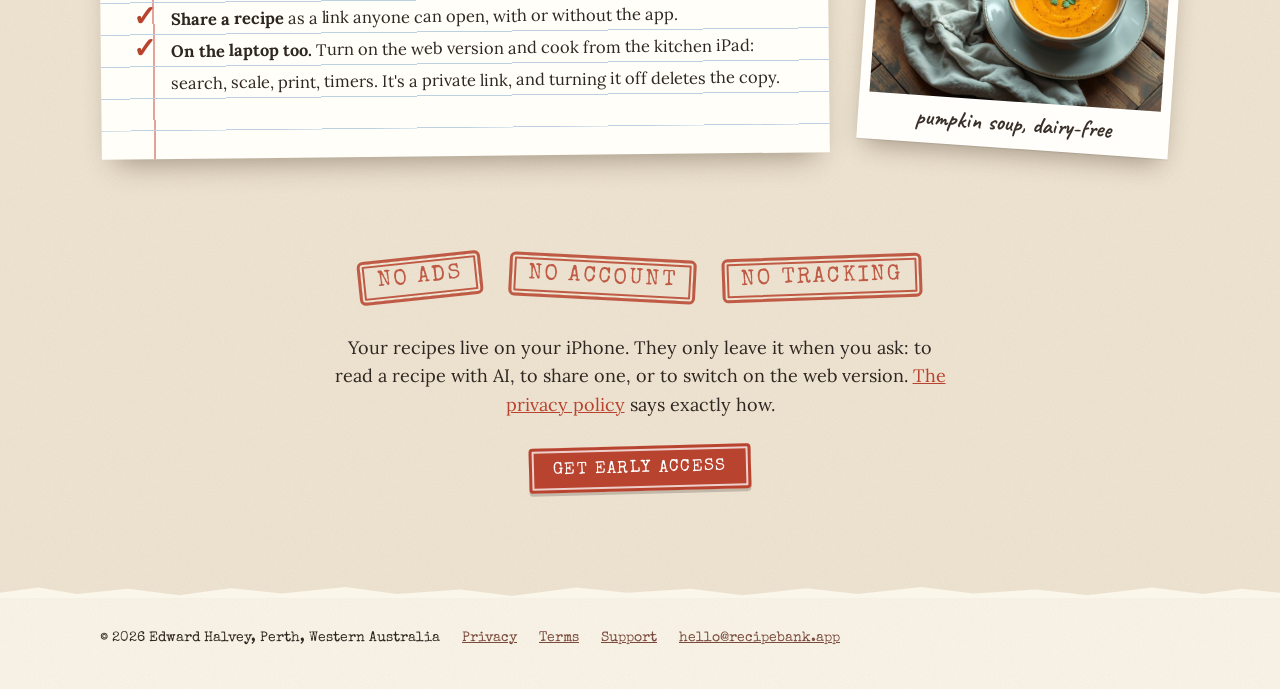
==== commit 09eb531f: "Redesign: kitchen-table scrapbook look, food photos, index cards" ====
--- a/index.html
+++ b/index.html
@@ -8,11 +8,11 @@
 <meta property="og:title" content="Recipe Bank: every recipe you love, in one place">
 <meta property="og:description" content="Save recipes from any website, video, screenshot or message. Swap ingredients, make any recipe dairy-free or high protein, cook hands-free and shop at Coles or Woolworths.">
 <meta property="og:image" content="https://recipebank.app/assets/og.jpg">
-<meta name="theme-color" content="#F7F1E8">
+<meta name="theme-color" content="#EFE5D3">
 <link rel="icon" href="/assets/icon-64.png">
 <link rel="apple-touch-icon" href="/assets/icon-180.png">
-<link rel="preconnect" href="https://fonts.googleapis.com"><link rel="preconnect" href="https://fonts.gstatic.com" crossorigin><link href="https://fonts.googleapis.com/css2?family=Fraunces:opsz,wght@9..144,500;9..144,600&display=swap" rel="stylesheet">
-<link rel="stylesheet" href="/assets/site.css?v=2">
+<link rel="preconnect" href="https://fonts.googleapis.com"><link rel="preconnect" href="https://fonts.gstatic.com" crossorigin><link href="https://fonts.googleapis.com/css2?family=Caveat:wght@500;700&family=Lora:ital,wght@0,400;0,500;0,600;1,400&family=Special+Elite&display=swap" rel="stylesheet">
+<link rel="stylesheet" href="/assets/site.css?v=3">
 
 </head>
 <body>
@@ -20,70 +20,86 @@
 <a class="brand" href="/"><img src="/assets/icon-64.png" alt="">Recipe Bank</a>
 <nav><a class="hide-sm" href="/#features">Features</a><a class="hide-sm" href="/my/">Web version</a><a href="/support/">Help</a></nav>
 </div></header>
-<main>
-<section class="hero"><div class="wrap">
-  <div>
-    <p class="eyebrow">For home cooks in Australia</p>
-    <h1>Every recipe you love, in one place.</h1>
-    <p class="lead">Save recipes from any website, YouTube video, screenshot or message. Recipe Bank tidies them into clean, simple recipes you can scale, swap, cook hands-free and shop for.</p>
+<main class="scrap">
+<section class="s-hero"><div class="wrap">
+  <div class="s-hero-text">
+    <h1>Every recipe you love, <span class="scribble">in one tin.</span></h1>
+    <p class="lead">The screenshot of that TikTok pasta. Nan's banana bread. The curry off the back of the packet. Recipe Bank reads them all and writes them out as clean, simple recipes you can scale, swap, cook hands-free and shop for.</p>
     <div class="cta">
-      <a class="btn" href="mailto:hello@recipebank.app?subject=Recipe%20Bank%20early%20access">Get early access</a>
-      <a class="btn ghost" href="#features">See what it does</a>
+      <a class="stamp-btn" href="mailto:hello@recipebank.app?subject=Recipe%20Bank%20early%20access">Get early access</a>
+      <span class="aside"><svg class="arrow" viewBox="0 0 120 70" aria-hidden="true"><path d="M4 8 C 40 4, 78 18, 96 50" fill="none" stroke="currentColor" stroke-width="2.4" stroke-linecap="round"/><path d="M84 46 L97 53 L100 38" fill="none" stroke="currentColor" stroke-width="2.4" stroke-linecap="round" stroke-linejoin="round"/></svg>free for iPhone,<br>no ads, no account</span>
     </div>
-    <p class="small muted" style="margin-top:14px">Coming to the App Store for iPhone. Free to use.</p>
   </div>
-  <div class="phone"><img src="/assets/shots/recipe.jpg" alt="A recipe in Recipe Bank" width="600" height="1303"></div>
-</div></section>
-
-<section class="band alt" id="features"><div class="wrap">
-  <p class="eyebrow">What it does</p>
-  <h2>From "I saw a recipe somewhere" to dinner on the table.</h2>
-  <div class="features">
-    <div class="feature"><div class="ic">🔗</div><h3>Save from anywhere</h3><p>Share a web page, a YouTube cooking video, an Instagram, TikTok or Facebook post, a screenshot or a photo of a cookbook. Recipe Bank reads it and writes it out properly, no ads or life stories.</p></div>
-    <div class="feature"><div class="ic">🔄</div><h3>Swap anything</h3><p>Tap an ingredient for swaps: out of buttermilk, allergic to nuts, no coriander fans at home. The method and nutrition update with it.</p></div>
-    <div class="feature"><div class="ic">🪄</div><h3>Make it…</h3><p>Dairy-free, gluten-free, high protein, low-carb, keto, diabetes-friendly, vegan, kid-friendly, cheaper or quicker, in one tap. Every change is listed.</p></div>
-    <div class="feature"><div class="ic">🎙️</div><h3>Cook hands-free</h3><p>Big step-by-step cook mode that reads aloud, listens for 'next', 'back' and 'repeat', and starts the timers for you.</p></div>
-    <div class="feature"><div class="ic">⏱️</div><h3>Cook several dishes at once</h3><p>Pick the dishes for dinner and Recipe Bank times them into one plan, so the roast, the veg and the sauce are all ready together.</p></div>
-    <div class="feature"><div class="ic">🛒</div><h3>Shop at Coles or Woolworths</h3><p>Turns your recipes into a shopping list of what to actually buy, with a rough cost, and walks you through adding it to your Coles or Woolworths trolley.</p></div>
-    <div class="feature"><div class="ic">💡</div><h3>Ideas</h3><p>What can I make with chicken, spinach and feta? Photograph the fridge, pick an occasion like a staff morning tea or kids' party, or tell it what the kids will and won't eat.</p></div>
-    <div class="feature"><div class="ic">🥗</div><h3>Nutrition per serve</h3><p>Calories, protein, carbs and fat for every recipe, updated when you change it. Log a meal to Apple Health in a tap.</p></div>
-    <div class="feature"><div class="ic">🌏</div><h3>Translate</h3><p>Cooking with family overseas? Translate a whole recipe, headings, units and all, into Polish, Italian, Greek, Chinese and many more.</p></div>
+  <div class="collage" aria-hidden="true">
+    <figure class="polaroid tape c1"><img src="/assets/food/ragu.jpg" alt="Sunday ragu" loading="lazy" width="800" height="800"><figcaption>Sunday ragu</figcaption></figure>
+    <figure class="polaroid tape c2"><img src="/assets/food/bananabread.jpg" alt="Nan's banana bread" loading="lazy" width="800" height="800"><figcaption>Nan's banana bread</figcaption></figure>
+    <div class="print tape c3"><img src="/assets/shots/recipe.jpg" alt="" width="600" height="1303"></div>
+    <div class="sticky c4"><b>Saved this week</b><span>✓ that TikTok pasta</span><span>✓ Nan's banana bread</span><span>✓ pumpkin soup (no cream!)</span><span>✓ the good cookies</span></div>
   </div>
 </div></section>
 
-<section class="band"><div class="wrap">
-  <p class="eyebrow">A look inside</p>
-  <h2>Clean, calm and easy to cook from.</h2>
-  <div class="shots">
-    <figure><div class="phone"><img src="/assets/shots/list.jpg" alt="All your recipes" loading="lazy" width="600" height="1303"></div><figcaption>All your recipes</figcaption></figure>
-    <figure><div class="phone"><img src="/assets/shots/recipe.jpg" alt="Every recipe tidied up" loading="lazy" width="600" height="1303"></div><figcaption>Every recipe tidied up</figcaption></figure>
-    <figure><div class="phone"><img src="/assets/shots/swap.jpg" alt="Swaps for any ingredient" loading="lazy" width="600" height="1303"></div><figcaption>Swaps for any ingredient</figcaption></figure>
-    <figure><div class="phone"><img src="/assets/shots/adapt.jpg" alt="Make it dairy-free and more" loading="lazy" width="600" height="1303"></div><figcaption>Make it dairy-free and more</figcaption></figure>
-    <figure><div class="phone"><img src="/assets/shots/cook.jpg" alt="Hands-free cook mode" loading="lazy" width="600" height="1303"></div><figcaption>Hands-free cook mode</figcaption></figure>
-    <figure><div class="phone"><img src="/assets/shots/ideas.jpg" alt="Ideas for any occasion" loading="lazy" width="600" height="1303"></div><figcaption>Ideas for any occasion</figcaption></figure>
-    <figure><div class="phone"><img src="/assets/shots/shopping.jpg" alt="A shopping list that builds itself" loading="lazy" width="600" height="1303"></div><figcaption>A shopping list that builds itself</figcaption></figure>
-    <figure><div class="phone"><img src="/assets/shots/nutrition.jpg" alt="Nutrition per serve" loading="lazy" width="600" height="1303"></div><figcaption>Nutrition per serve</figcaption></figure>
+<section class="s-tin" id="features"><div class="wrap">
+  <h2 class="hand">What's in the tin</h2>
+  <div class="icards">
+    <article class="icard"><span class="no">No. 1</span><h3>Save it from anywhere</h3><p>A website, a YouTube video, an Instagram, TikTok or Facebook post, a screenshot or a photo of a cookbook page. No ads, no life story, just the recipe.</p></article>
+    <article class="icard"><span class="no">No. 2</span><h3>Swap anything</h3><p>Out of buttermilk? Allergic to nuts? Coriander haters at the table? Tap the ingredient. The method and the nutrition change with it.</p></article>
+    <article class="icard"><span class="no">No. 3</span><h3>Make it…</h3><p>Dairy-free, gluten-free, high protein, keto, vegan, kid-friendly, cheaper or quicker, in one tap. Every change is listed so nothing sneaks past you.</p></article>
+    <article class="icard"><span class="no">No. 4</span><h3>Cook hands-free</h3><p>Big steps, read aloud. Say 'next', 'back' or 'repeat' with flour on your hands. The timers start themselves.</p></article>
+    <article class="icard"><span class="no">No. 5</span><h3>Shop for it</h3><p>A list of what to actually buy, with a rough cost, then your Coles or Woolworths trolley right inside the app.</p></article>
+    <article class="icard"><span class="no">No. 6</span><h3>Ideas when you're stuck</h3><p>Chicken, spinach and feta? Photograph the fridge, or pick an occasion: kids' party, staff morning tea, a quiet night in.</p></article>
   </div>
 </div></section>
 
-<section class="band alt"><div class="wrap split">
-  <div>
-    <p class="eyebrow">Web version</p>
-    <h2>Your recipes on the laptop too.</h2>
-    <p class="muted">Turn on the web version in the app's Settings and open your recipe collection in any browser: search it, scale it, print it, or cook from it on the kitchen iPad or laptop.</p>
-    <ul class="check">
-      <li>A private link only you (and whoever you give it to) can open</li>
-      <li>Cook mode with timers in the browser</li>
-      <li>Turn it off and your web copy is deleted</li>
+<section class="s-dinner"><div class="wrap">
+  <div class="dinner-photos" aria-hidden="true">
+    <figure class="polaroid tape d1"><img src="/assets/food/potato.jpg" alt="loaded potatoes" loading="lazy" width="800" height="800"><figcaption>loaded potatoes</figcaption></figure>
+    <figure class="polaroid tape d2"><img src="/assets/food/chicken.jpg" alt="lemon chicken" loading="lazy" width="800" height="800"><figcaption>lemon chicken</figcaption></figure>
+    <figure class="polaroid tape d3"><img src="/assets/food/salad.jpg" alt="peach & burrata" loading="lazy" width="800" height="800"><figcaption>peach & burrata</figcaption></figure>
+  </div>
+  <div class="dinner-card">
+    <h2 class="hand">Three dishes, one dinner time.</h2>
+    <p>Pick what's for dinner and when you want to eat. Recipe Bank works backwards and hands you one plan, so nothing's cold and nothing's waiting.</p>
+    <ol class="plan">
+      <li><time>5:15</time>Potatoes into a 200°C oven</li>
+      <li><time>5:35</time>Chicken tray in alongside</li>
+      <li><time>6:10</time>Make the salad, crisp the bacon</li>
+      <li><time>6:20</time>Chicken out to rest, load the potatoes</li>
+      <li><time>6:30</time><b>Dinner</b></li>
+    </ol>
+  </div>
+</div></section>
+
+<section class="s-peek"><div class="wrap">
+  <h2 class="hand">A peek inside</h2>
+  <div class="prints">
+    <figure class="print tape"><img src="/assets/shots/list.jpg" alt="all your recipes" loading="lazy" width="600" height="1303"><figcaption>all your recipes</figcaption></figure>
+    <figure class="print tape"><img src="/assets/shots/recipe.jpg" alt="tidied up, no ads" loading="lazy" width="600" height="1303"><figcaption>tidied up, no ads</figcaption></figure>
+    <figure class="print tape"><img src="/assets/shots/swap.jpg" alt="swap any ingredient" loading="lazy" width="600" height="1303"><figcaption>swap any ingredient</figcaption></figure>
+    <figure class="print tape"><img src="/assets/shots/adapt.jpg" alt="make it dairy-free" loading="lazy" width="600" height="1303"><figcaption>make it dairy-free</figcaption></figure>
+    <figure class="print tape"><img src="/assets/shots/cook.jpg" alt="hands-free cooking" loading="lazy" width="600" height="1303"><figcaption>hands-free cooking</figcaption></figure>
+    <figure class="print tape"><img src="/assets/shots/ideas.jpg" alt="ideas for any occasion" loading="lazy" width="600" height="1303"><figcaption>ideas for any occasion</figcaption></figure>
+    <figure class="print tape"><img src="/assets/shots/shopping.jpg" alt="the shopping, sorted" loading="lazy" width="600" height="1303"><figcaption>the shopping, sorted</figcaption></figure>
+    <figure class="print tape"><img src="/assets/shots/nutrition.jpg" alt="nutrition per serve" loading="lazy" width="600" height="1303"><figcaption>nutrition per serve</figcaption></figure>
+  </div>
+</div></section>
+
+<section class="s-more"><div class="wrap">
+  <div class="notebook">
+    <h2 class="hand">Also in the tin</h2>
+    <ul>
+      <li><b>Nutrition per serve</b>, updated when you swap, and one tap to log a meal to Apple Health.</li>
+      <li><b>Translate</b> a whole recipe, units and all, for family in Poland, Italy, Greece or China.</li>
+      <li><b>Share a recipe</b> as a link anyone can open, with or without the app.</li>
+      <li><b>On the laptop too.</b> Turn on the web version and cook from the kitchen iPad: search, scale, print, timers. It's a private link, and turning it off deletes the copy.</li>
     </ul>
   </div>
-  <div class="phone" style="max-width:300px;margin:0 auto"><img src="/assets/shots/cook.jpg" alt="Cook mode" loading="lazy" width="600" height="1303"></div>
+  <figure class="polaroid tape m1"><img src="/assets/food/soup.jpg" alt="pumpkin soup, dairy-free" loading="lazy" width="800" height="800"><figcaption>pumpkin soup, dairy-free</figcaption></figure>
 </div></section>
 
-<section class="band"><div class="narrow" style="text-align:center">
-  <h2>Private by design.</h2>
-  <p class="muted">No account, no ads, no tracking. Your recipes live on your iPhone. Things only leave it when you ask: to read a recipe with AI, to share one, or to switch on the web version. <a href="/privacy/">Read the privacy policy</a>.</p>
-  <p style="margin-top:22px"><a class="btn" href="mailto:hello@recipebank.app?subject=Recipe%20Bank%20early%20access">Get early access</a></p>
+<section class="s-private"><div class="wrap">
+  <div class="stamps" aria-hidden="true"><span>No ads</span><span>No account</span><span>No tracking</span></div>
+  <p>Your recipes live on your iPhone. They only leave it when you ask: to read a recipe with AI, to share one, or to switch on the web version. <a href="/privacy/">The privacy policy</a> says exactly how.</p>
+  <p><a class="stamp-btn" href="mailto:hello@recipebank.app?subject=Recipe%20Bank%20early%20access">Get early access</a></p>
 </div></section>
 </main>
 <footer><div class="wrap">
--- a/assets/site.css
+++ b/assets/site.css
@@ -1,77 +1,176 @@
+/* Recipe Bank: kitchen-table scrapbook */
 :root {
-  --paper: #F7F1E8; --card: #FFFDF9; --ink: #2B2420; --muted: #8A7D72; --line: #E8DFD3;
-  --accent: #C4553D; --accent-ink: #fff; --herb: #5E7F5F; --blush: #F0DCD2; --sage: #E4ECE1;
-  --serif: "Fraunces", ui-serif, "New York", Georgia, serif;
+  --paper: #EFE5D3; --card: #FBF6EA; --ink: #2E2620; --muted: #7C6E62; --line: #E2D6C2;
+  --accent: #B8432E; --accent-ink: #fff; --herb: #5E7F5F; --blush: #F1DCCF; --sage: #E4ECE1;
+  --card-paper: #FBF6EA; --card-ink: #2E2620; --rule: #BCD0E2; --margin: #E3A39A; --tape: rgba(233, 219, 178, .82);
+  --serif: "Lora", ui-serif, Georgia, serif;
+  --hand: "Caveat", "Bradley Hand", cursive;
+  --type: "Special Elite", "American Typewriter", "Courier New", monospace;
   --sans: -apple-system, BlinkMacSystemFont, "SF Pro Text", "Segoe UI", Roboto, Helvetica, Arial, sans-serif;
-  --radius: 18px;
+  --radius: 14px;
+  --grain: url("data:image/svg+xml;utf8,<svg xmlns='http://www.w3.org/2000/svg' width='240' height='240'><filter id='n'><feTurbulence type='fractalNoise' baseFrequency='.85' numOctaves='2' stitchTiles='stitch'/><feColorMatrix values='0 0 0 0 .35  0 0 0 0 .25  0 0 0 0 .15  0 0 0 .09 0'/></filter><rect width='100%' height='100%' filter='url(%23n)'/></svg>");
   color-scheme: light dark;
 }
 @media (prefers-color-scheme: dark) {
-  :root { --paper: #171411; --card: #25201C; --ink: #F3ECE3; --muted: #A89B8F; --line: #3A332D;
-          --accent: #E07A60; --herb: #8DB08E; --blush: #4A3530; --sage: #2E3A2E; }
+  :root { --paper: #231B16; --card: #2E2520; --ink: #F1E8DC; --muted: #B3A393; --line: #43372F;
+          --accent: #E0735A; --herb: #8DB08E; --blush: #4A3530; --sage: #2E3A2E; --tape: rgba(222, 205, 160, .7); }
 }
 * { box-sizing: border-box; }
 html { -webkit-text-size-adjust: 100%; }
-body { margin: 0; background: var(--paper); color: var(--ink); font: 17px/1.55 var(--sans); }
+body { margin: 0; background: var(--paper) var(--grain); color: var(--ink); font: 17px/1.6 var(--serif); }
 a { color: var(--accent); }
 img { max-width: 100%; height: auto; display: block; }
-h1, h2, h3 { font-family: var(--serif); font-weight: 600; line-height: 1.15; margin: 0 0 .4em; letter-spacing: -.01em; }
+h1, h2, h3 { font-family: var(--serif); font-weight: 600; line-height: 1.15; margin: 0 0 .4em; }
 h1 { font-size: clamp(34px, 6vw, 58px); }
 h2 { font-size: clamp(26px, 4vw, 36px); }
 h3 { font-size: 21px; }
 p { margin: 0 0 1em; }
-.wrap { max-width: 1080px; margin: 0 auto; padding: 0 20px; }
+.wrap { max-width: 1120px; margin: 0 auto; padding: 0 20px; }
 .narrow { max-width: 720px; margin: 0 auto; padding: 0 20px; }
-.eyebrow { color: var(--accent); font-weight: 650; letter-spacing: .14em; text-transform: uppercase; font-size: 12.5px; margin: 0 0 8px; }
+.eyebrow { color: var(--accent); font-family: var(--type); letter-spacing: .08em; text-transform: uppercase; font-size: 13px; margin: 0 0 8px; }
 .muted { color: var(--muted); }
 .small { font-size: 14px; }
+.hand { font-family: var(--hand); font-weight: 700; letter-spacing: 0; }
 
 /* Header and footer */
-.top { position: sticky; top: 0; z-index: 10; background: color-mix(in srgb, var(--paper) 88%, transparent);
-       backdrop-filter: saturate(1.4) blur(14px); -webkit-backdrop-filter: saturate(1.4) blur(14px); border-bottom: 1px solid var(--line); }
-.top .wrap { display: flex; align-items: center; gap: 12px; height: 60px; }
-.brand { display: flex; align-items: center; gap: 10px; text-decoration: none; color: var(--ink); font-family: var(--serif); font-weight: 600; font-size: 20px; }
-.brand img { width: 32px; height: 32px; border-radius: 8px; }
-.top nav { margin-left: auto; display: flex; gap: 18px; font-size: 15px; }
+.top { position: sticky; top: 0; z-index: 10; background: color-mix(in srgb, var(--paper) 90%, transparent);
+       backdrop-filter: blur(12px); -webkit-backdrop-filter: blur(12px); border-bottom: 1px dashed color-mix(in srgb, var(--ink) 22%, transparent); }
+.top .wrap { display: flex; align-items: center; gap: 12px; height: 62px; }
+.brand { display: flex; align-items: center; gap: 10px; text-decoration: none; color: var(--ink); font-family: var(--hand); font-weight: 700; font-size: 30px; line-height: 1; }
+.brand img { width: 34px; height: 34px; border-radius: 8px; transform: rotate(-4deg); box-shadow: 0 2px 4px rgba(0,0,0,.18); }
+.top nav { margin-left: auto; display: flex; gap: 20px; font: 14px var(--type); }
 .top nav a { color: var(--ink); text-decoration: none; }
-.top nav a:hover { color: var(--accent); }
+.top nav a:hover { color: var(--accent); text-decoration: underline wavy; text-underline-offset: 5px; }
 @media (max-width: 600px) { .top nav a.hide-sm { display: none; } }
-footer { border-top: 1px solid var(--line); margin-top: 64px; padding: 28px 0 40px; font-size: 14px; color: var(--muted); }
+footer { position: relative; margin-top: 70px; padding: 34px 0 44px; font: 14px var(--type); color: var(--card-ink); background: var(--card-paper) var(--grain); }
+footer::before { content: ""; position: absolute; left: 0; right: 0; top: -12px; height: 13px; background: var(--card-paper);
+  clip-path: polygon(0 60%, 3% 20%, 6% 70%, 10% 30%, 14% 80%, 18% 25%, 22% 65%, 27% 15%, 31% 70%, 36% 35%, 40% 85%, 45% 20%, 49% 60%, 54% 30%, 58% 80%, 63% 25%, 67% 70%, 72% 15%, 76% 65%, 81% 35%, 85% 80%, 90% 20%, 94% 70%, 97% 30%, 100% 60%, 100% 100%, 0 100%); }
 footer .wrap { display: flex; flex-wrap: wrap; gap: 10px 22px; align-items: center; }
-footer a { color: var(--muted); }
+footer a { color: #7A4A3C; }
 
 /* Buttons */
 .btn { display: inline-flex; align-items: center; justify-content: center; gap: 8px; background: var(--accent); color: var(--accent-ink);
-       text-decoration: none; font-weight: 600; padding: 14px 22px; border-radius: 14px; border: 0; font-size: 16px; cursor: pointer; font-family: var(--sans); }
+       text-decoration: none; font-weight: 600; padding: 13px 20px; border-radius: 10px; border: 0; font-size: 16px; cursor: pointer; font-family: var(--sans); }
 .btn:hover { filter: brightness(1.05); }
 .btn.ghost { background: transparent; color: var(--accent); box-shadow: inset 0 0 0 1.5px var(--accent); }
 .btn.soft { background: var(--blush); color: var(--accent); }
-.btn.small { padding: 9px 14px; font-size: 14px; border-radius: 11px; }
+.btn.small { padding: 9px 14px; font-size: 14px; border-radius: 9px; }
 .btn[disabled] { opacity: .5; cursor: default; }
+.stamp-btn { display: inline-block; font: 17px var(--type); text-transform: uppercase; letter-spacing: .08em; color: #fff; background: var(--accent);
+  padding: 14px 24px; border-radius: 4px; text-decoration: none; transform: rotate(-1.5deg);
+  box-shadow: inset 0 0 0 3px var(--accent), inset 0 0 0 5px rgba(255,255,255,.75), 0 3px 0 rgba(0,0,0,.18); transition: transform .15s; }
+.stamp-btn:hover { transform: rotate(0) scale(1.03); }
+
+/* Paper objects */
+.tape { position: relative; }
+.tape::before { content: ""; position: absolute; z-index: 2; top: -13px; left: 50%; width: 92px; height: 26px; background: var(--tape);
+  transform: translateX(-50%) rotate(-4deg); box-shadow: 0 1px 2px rgba(0,0,0,.1);
+  clip-path: polygon(0 8%, 4% 0, 8% 10%, 12% 0, 88% 0, 92% 12%, 96% 0, 100% 10%, 100% 92%, 96% 100%, 92% 88%, 88% 100%, 12% 100%, 8% 90%, 4% 100%, 0 90%); }
+.polaroid { margin: 0; background: #FFFEFA; padding: 10px 10px 0; box-shadow: 0 1px 1px rgba(0,0,0,.08), 0 12px 26px -8px rgba(50, 30, 15, .4); }
+.polaroid img { aspect-ratio: 1; object-fit: cover; width: 100%; }
+.polaroid figcaption { font: 700 23px/1 var(--hand); color: #3A302A; text-align: center; padding: 10px 4px 14px; }
+.print { margin: 0; background: #FFFEFA; padding: 8px; box-shadow: 0 12px 26px -10px rgba(50, 30, 15, .45); }
+.print img { border-radius: 4px; }
+.print figcaption { font: 700 22px/1.1 var(--hand); color: #3A302A; text-align: center; padding: 10px 4px 4px; }
+.sticky { background: #F8E27C; color: #3A302A; padding: 18px 20px 20px; font: 600 22px/1.25 var(--hand); box-shadow: 0 14px 24px -12px rgba(60, 40, 0, .45); }
+.sticky b { display: block; font-weight: 700; font-size: 26px; margin-bottom: 6px; }
+.sticky span { display: block; }
 
 /* Landing */
-.hero { padding: 64px 0 40px; }
-.hero .wrap { display: grid; grid-template-columns: 1.1fr .9fr; gap: 48px; align-items: center; }
-.hero p.lead { font-size: 20px; color: var(--muted); max-width: 34em; }
-.hero .cta { display: flex; flex-wrap: wrap; gap: 12px; margin-top: 22px; }
-.phone { border-radius: 38px; overflow: hidden; box-shadow: 0 30px 60px -20px rgba(60, 30, 10, .35), 0 0 0 1px var(--line); background: var(--card); }
-.hero .phone { max-width: 330px; margin-left: auto; transform: rotate(2deg); }
+.scrap h2.hand { font-size: clamp(40px, 6vw, 60px); line-height: 1; margin-bottom: 26px; }
+.s-hero { padding: 56px 0 30px; overflow-x: clip; }
+.s-hero .wrap { display: grid; grid-template-columns: 1.05fr 1fr; gap: 40px; align-items: center; }
+.s-hero h1 { font-family: var(--hand); font-weight: 700; font-size: clamp(54px, 8vw, 92px); line-height: .95; margin-bottom: 20px; }
+.scribble { position: relative; white-space: nowrap; color: var(--accent); }
+.scribble::after { content: ""; position: absolute; left: -2%; right: -2%; bottom: -.08em; height: .28em;
+  background: url("data:image/svg+xml;utf8,<svg xmlns='http://www.w3.org/2000/svg' viewBox='0 0 300 24' preserveAspectRatio='none'><path d='M3 15 C 60 5, 120 20, 180 10 S 270 8, 297 13' fill='none' stroke='%23B8432E' stroke-width='4' stroke-linecap='round'/><path d='M20 20 C 90 12, 170 22, 285 16' fill='none' stroke='%23B8432E' stroke-width='2.5' stroke-linecap='round' opacity='.7'/></svg>") no-repeat center / 100% 100%; }
+.s-hero .lead { font-size: 19.5px; max-width: 32em; }
+.s-hero .cta { display: flex; align-items: center; gap: 22px; flex-wrap: wrap; margin-top: 26px; }
+.aside { position: relative; font: 700 24px/1.05 var(--hand); color: var(--muted); padding-left: 64px; }
+.aside .arrow { position: absolute; left: -6px; top: -26px; width: 64px; transform: scaleX(-1) rotate(-20deg); color: var(--muted); }
+.collage { position: relative; aspect-ratio: 1 / 1.12; width: 100%; }
+.collage > * { position: absolute; }
+.c1 { width: 54%; left: 0; top: 6%; transform: rotate(-6deg); z-index: 2; }
+.c3 { width: 34%; right: 2%; top: 0; transform: rotate(4deg); z-index: 1; }
+.c4 { width: 50%; left: 3%; top: 65%; transform: rotate(-2.5deg); z-index: 4; }
+.c2 { width: 40%; right: 4%; top: 58%; transform: rotate(5deg); z-index: 3; }
+@media (max-width: 900px) {
+  .s-hero .wrap { grid-template-columns: 1fr; }
+  .collage { max-width: 540px; margin: 20px auto 30px; }
+}
+@media (max-width: 520px) {
+  .sticky { padding: 12px 12px 14px; font-size: 17px; } .sticky b { font-size: 20px; margin-bottom: 2px; }
+  .polaroid { padding: 6px 6px 0; } .polaroid figcaption { font-size: 18px; padding: 7px 2px 9px; }
+  .aside { padding-left: 0; } .aside .arrow { display: none; }
+}
+
+.s-tin { padding: 70px 0 30px; }
+.icards { display: grid; grid-template-columns: repeat(3, 1fr); gap: 34px 30px; }
+.icard { position: relative; background-color: var(--card-paper); color: var(--card-ink); padding: 18px 24px 22px; min-height: 250px;
+  background-image: var(--grain);
+  box-shadow: 0 1px 1px rgba(0,0,0,.08), 0 16px 28px -14px rgba(50, 30, 15, .45); }
+.icard::before { content: ""; position: absolute; left: 0; right: 0; top: 66px; height: 2px; background: var(--margin); }
+.icard:nth-child(3n+1) { transform: rotate(-1.2deg); }
+.icard:nth-child(3n+2) { transform: rotate(.9deg) translateY(10px); }
+.icard:nth-child(3n) { transform: rotate(-.4deg); }
+.icard .no { position: absolute; top: 14px; right: 18px; font: 12px var(--type); color: #9A8B7C; letter-spacing: .06em; }
+.icard h3 { font: 700 32px/1 var(--hand); margin: 8px 0 22px; height: 30px; color: #2A2320; }
+.icard p { font: 15px/28px var(--type); margin: 0 -24px; padding: 0 24px 28px;
+  background: repeating-linear-gradient(to bottom, transparent 0 27px, var(--rule) 27px 28px); }
+@media (max-width: 900px) { .icards { grid-template-columns: 1fr 1fr; } }
+@media (max-width: 600px) { .icards { grid-template-columns: 1fr; } .icard { transform: none !important; } }
+
+.s-dinner { padding: 80px 0 40px; }
+.s-dinner .wrap { display: grid; grid-template-columns: 1fr 1fr; gap: 50px; align-items: center; }
+.dinner-photos { position: relative; aspect-ratio: 1 / 1.26; width: 100%; }
+.dinner-photos .polaroid { position: absolute; width: 50%; }
+.d1 { left: 0; top: 0; transform: rotate(-5deg); }
+.d2 { left: 48%; top: 4%; transform: rotate(4deg); z-index: 2; }
+.d3 { left: 25%; top: 52%; transform: rotate(-1.5deg); z-index: 3; }
+.dinner-card { background: var(--card-paper) var(--grain); color: var(--card-ink); padding: 28px 30px 26px; transform: rotate(1deg);
+  box-shadow: 0 16px 30px -14px rgba(50, 30, 15, .45); border-top: 26px solid #D9C8A8; }
+.dinner-card h2.hand { font-size: clamp(36px, 4.6vw, 50px); margin-bottom: 14px; color: #2A2320; }
+.dinner-card > p { font-size: 17px; }
+.plan { list-style: none; margin: 18px 0 0; padding: 0; font: 700 25px/1.2 var(--hand); }
+.plan li { display: flex; gap: 16px; padding: 7px 0; border-bottom: 1px dashed #CDBFA8; }
+.plan li:last-child { border-bottom: 0; color: var(--accent); }
+.plan time { font: 15px/1.9 var(--type); color: #8A7B6C; min-width: 46px; }
 @media (max-width: 860px) {
-  .hero .wrap { grid-template-columns: 1fr; gap: 32px; }
-  .hero .phone { margin: 0 auto; max-width: 280px; }
-}
-.band { padding: 56px 0; }
-.band.alt { background: var(--card); border-top: 1px solid var(--line); border-bottom: 1px solid var(--line); }
-.features { display: grid; grid-template-columns: repeat(auto-fill, minmax(250px, 1fr)); gap: 18px; margin-top: 28px; }
-.feature { background: var(--card); border: 1px solid var(--line); border-radius: var(--radius); padding: 20px; }
-.band.alt .feature { background: var(--paper); }
-.feature .ic { width: 42px; height: 42px; border-radius: 12px; background: var(--blush); color: var(--accent); display: grid; place-items: center; font-size: 21px; margin-bottom: 12px; }
-.feature h3 { font-size: 19px; margin-bottom: 6px; }
-.feature p { color: var(--muted); font-size: 15.5px; margin: 0; }
-.shots { display: flex; gap: 20px; overflow-x: auto; padding: 8px 4px 24px; scroll-snap-type: x mandatory; margin-top: 24px; }
-.shots figure { margin: 0; flex: 0 0 240px; scroll-snap-align: start; }
-.shots figcaption { text-align: center; font-size: 14px; color: var(--muted); margin-top: 10px; }
-.shots .phone { border-radius: 30px; }
+  .s-dinner .wrap { grid-template-columns: 1fr; }
+  .dinner-photos { max-width: 460px; margin: 0 auto; }
+}
+
+.s-peek { padding: 70px 0 20px; }
+.prints { display: flex; gap: 30px; overflow-x: auto; padding: 24px 10px 34px; scroll-snap-type: x mandatory; }
+.prints .print { flex: 0 0 210px; scroll-snap-align: start; }
+.prints .print:nth-child(odd) { transform: rotate(-1.8deg); }
+.prints .print:nth-child(even) { transform: rotate(1.6deg) translateY(12px); }
+
+.s-more { padding: 60px 0 30px; }
+.s-more .wrap { display: grid; grid-template-columns: 1.4fr .6fr; gap: 40px; align-items: center; }
+.notebook { position: relative; background-color: #FFFEF8; color: var(--card-ink); padding: 26px 30px 28px 70px;
+  background-image: linear-gradient(to right, transparent 52px, var(--margin) 52px, var(--margin) 54px, transparent 54px);
+  box-shadow: 0 16px 30px -14px rgba(50, 30, 15, .45); transform: rotate(-.6deg); }
+.notebook h2.hand { font-size: 44px; margin-bottom: 8px; color: #2A2320; }
+.notebook ul { list-style: none; margin: 0 -30px 0 -70px; padding: 0 30px 32px 70px;
+  background: repeating-linear-gradient(to bottom, transparent 0 31px, var(--rule) 31px 32px); }
+.notebook li { position: relative; font-size: 16.5px; line-height: 32px; margin: 0; }
+.notebook li::before { content: "✓"; position: absolute; left: -38px; top: -2px; font: 700 28px/32px var(--hand); color: var(--accent); }
+.m1 { transform: rotate(4deg); }
+@media (max-width: 760px) { .s-more .wrap { grid-template-columns: 1fr; } .m1 { max-width: 300px; margin: 0 auto; } .notebook { padding-left: 64px; } }
+
+.s-private { padding: 70px 0 10px; text-align: center; }
+.s-private p { max-width: 34em; margin: 0 auto 26px; font-size: 18px; }
+.stamps { display: flex; justify-content: center; flex-wrap: wrap; gap: 18px 26px; margin-bottom: 34px; }
+.stamps span { font: 22px var(--type); text-transform: uppercase; letter-spacing: .1em; color: var(--accent); padding: 8px 16px;
+  border: 3px solid currentColor; border-radius: 6px; box-shadow: inset 0 0 0 2px var(--paper), inset 0 0 0 4px currentColor; opacity: .85; }
+.stamps span:nth-child(1) { transform: rotate(-6deg); }
+.stamps span:nth-child(2) { transform: rotate(3deg); }
+.stamps span:nth-child(3) { transform: rotate(-2deg); }
+@media (prefers-color-scheme: dark) {
+  .s-hero .lead, .s-private p { color: var(--ink); }
+}
+
 .split { display: grid; grid-template-columns: 1fr 1fr; gap: 40px; align-items: center; }
 @media (max-width: 760px) { .split { grid-template-columns: 1fr; } }
 .check { list-style: none; padding: 0; margin: 0; }
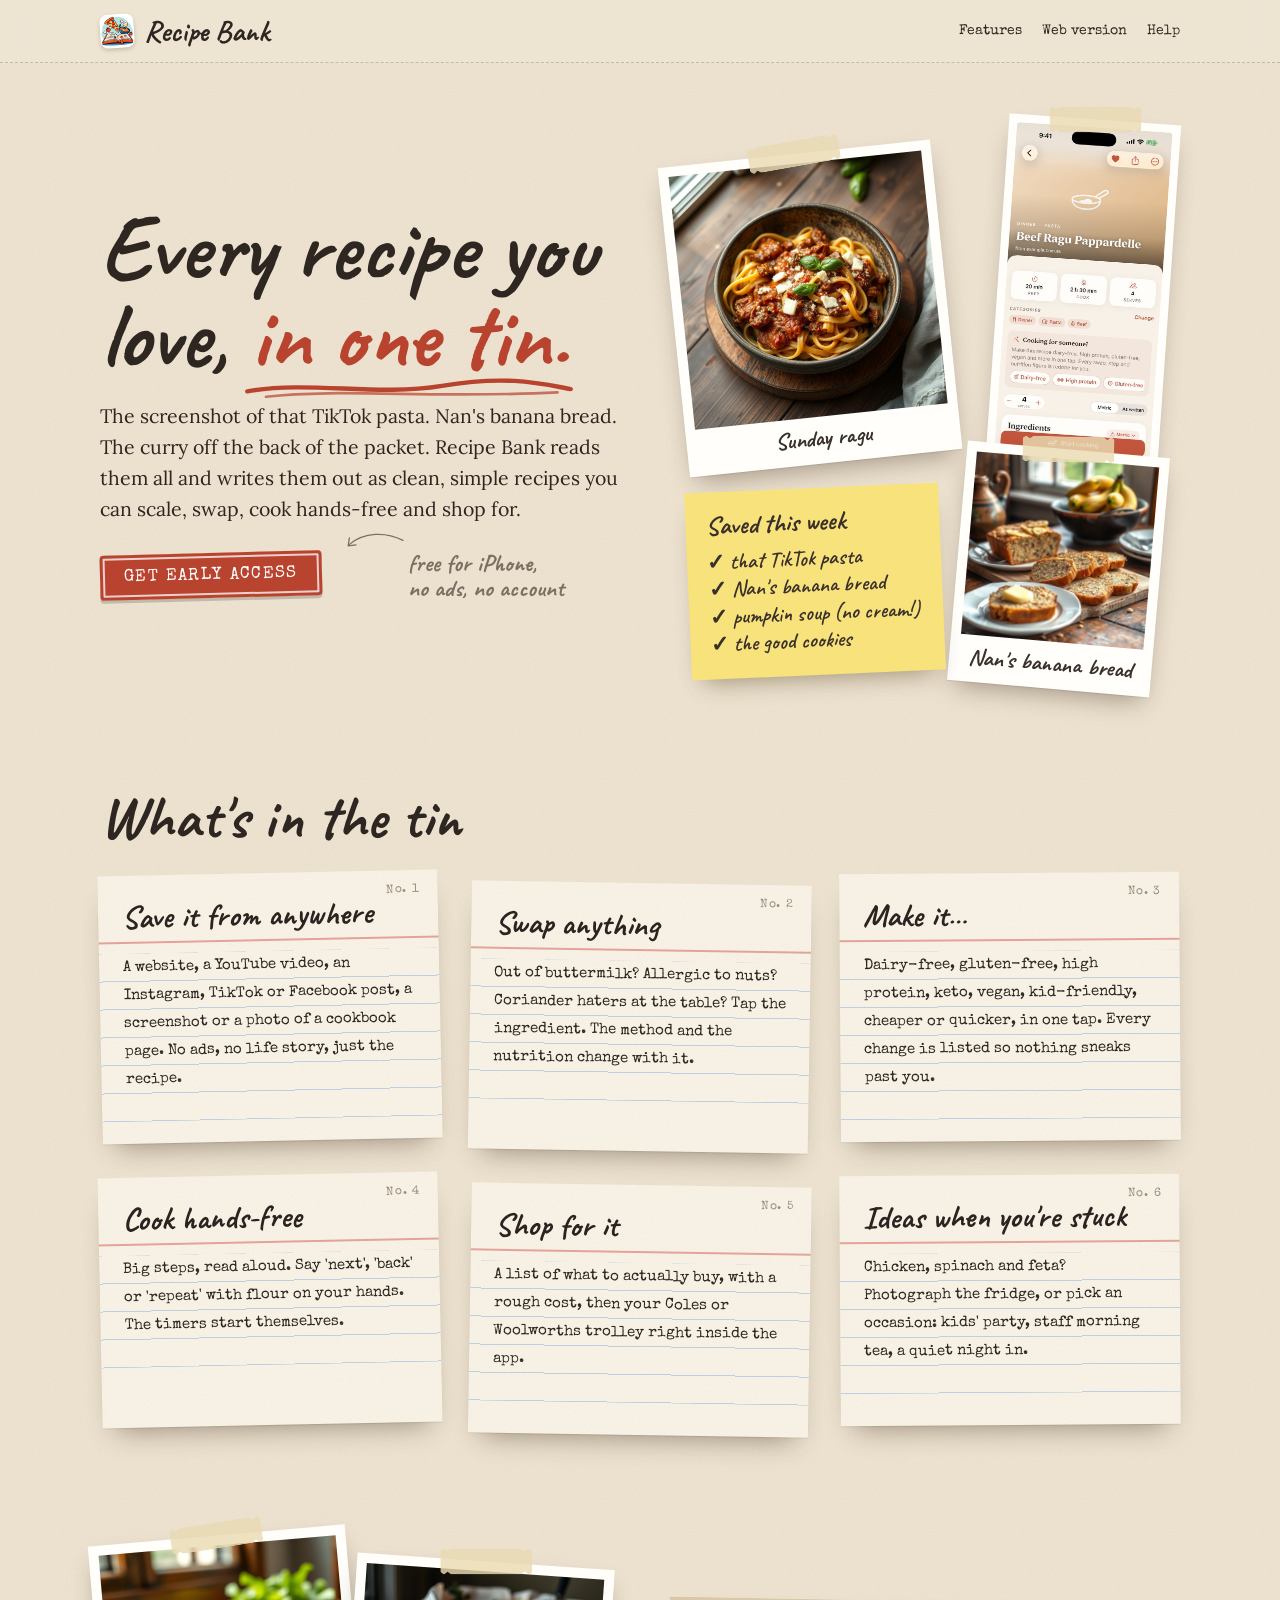
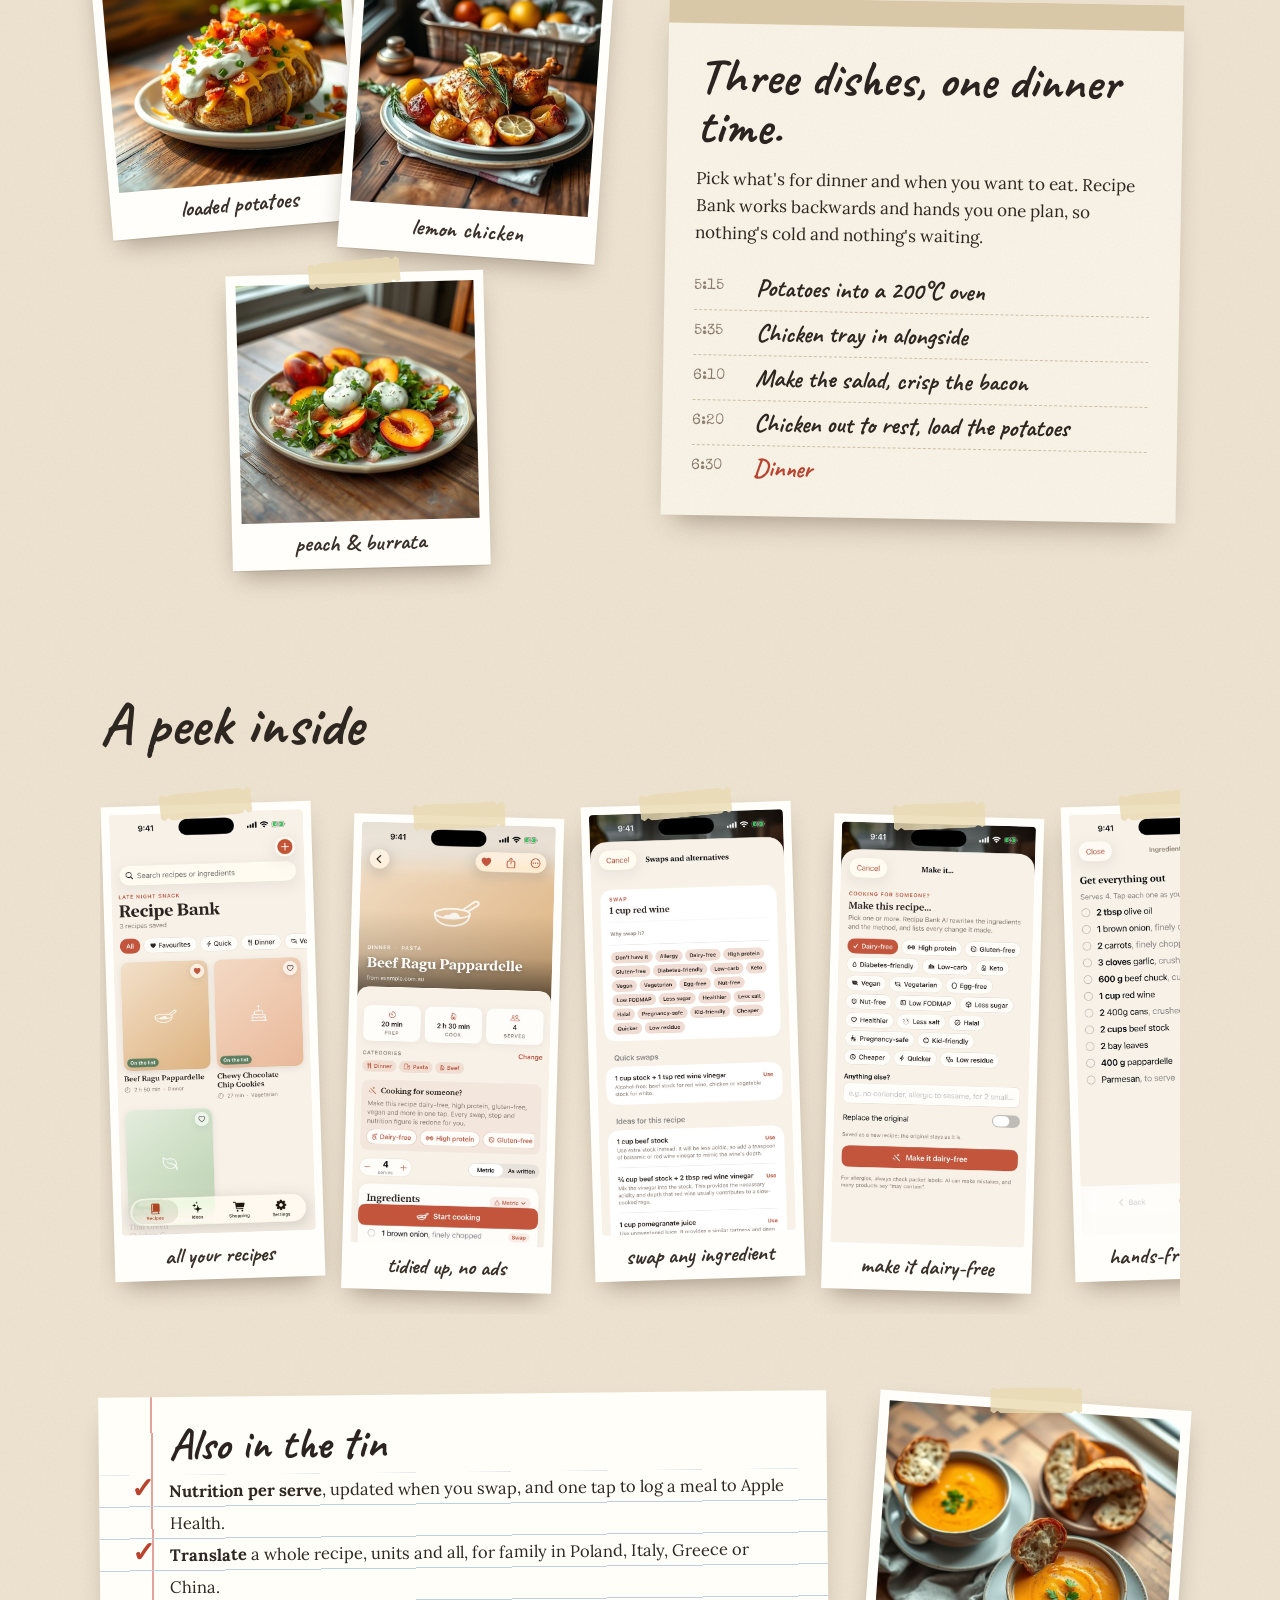
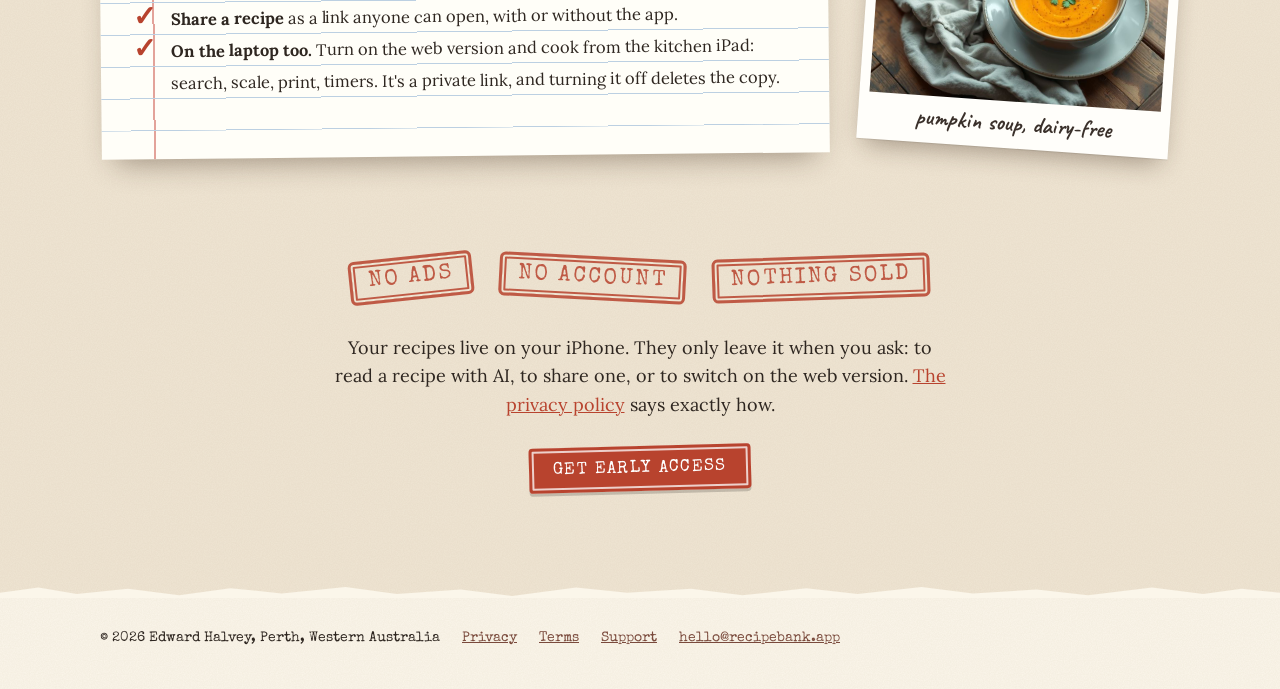
==== commit d106b9df: "Google Analytics (G-C3EH7R542Y) on all pages except the private web version; privacy wording updated" ====
--- a/index.html
+++ b/index.html
@@ -2,6 +2,8 @@
 <html lang="en-AU">
 <head>
 <meta charset="utf-8">
+<script async src="https://www.googletagmanager.com/gtag/js?id=G-C3EH7R542Y"></script>
+<script>window.dataLayer=window.dataLayer||[];function gtag(){dataLayer.push(arguments);}gtag('js',new Date());gtag('config','G-C3EH7R542Y');</script>
 <meta name="viewport" content="width=device-width, initial-scale=1, viewport-fit=cover">
 <title>Recipe Bank: every recipe you love, in one place</title>
 <meta name="description" content="Save recipes from any website, video, screenshot or message. Swap ingredients, make any recipe dairy-free or high protein, cook hands-free and shop at Coles or Woolworths.">
@@ -97,7 +99,7 @@
 </div></section>
 
 <section class="s-private"><div class="wrap">
-  <div class="stamps" aria-hidden="true"><span>No ads</span><span>No account</span><span>No tracking</span></div>
+  <div class="stamps" aria-hidden="true"><span>No ads</span><span>No account</span><span>Nothing sold</span></div>
   <p>Your recipes live on your iPhone. They only leave it when you ask: to read a recipe with AI, to share one, or to switch on the web version. <a href="/privacy/">The privacy policy</a> says exactly how.</p>
   <p><a class="stamp-btn" href="mailto:hello@recipebank.app?subject=Recipe%20Bank%20early%20access">Get early access</a></p>
 </div></section>
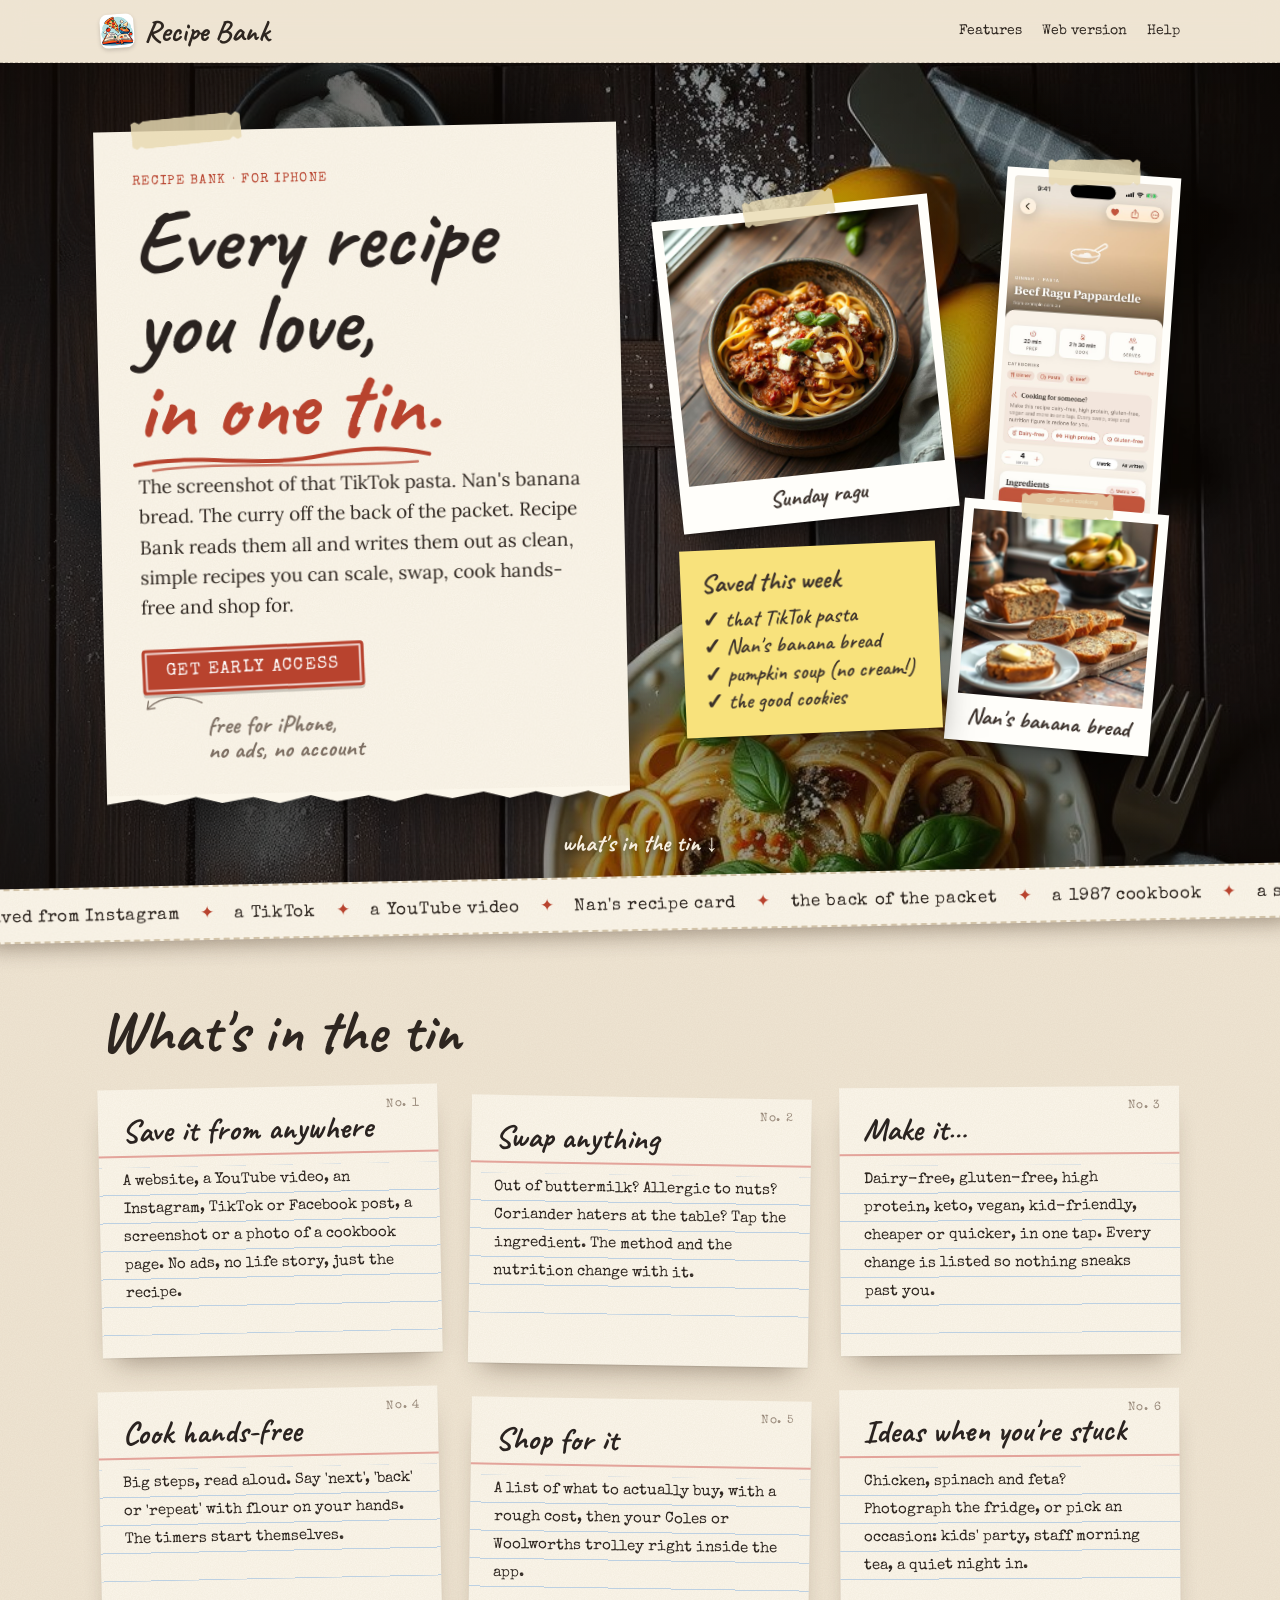
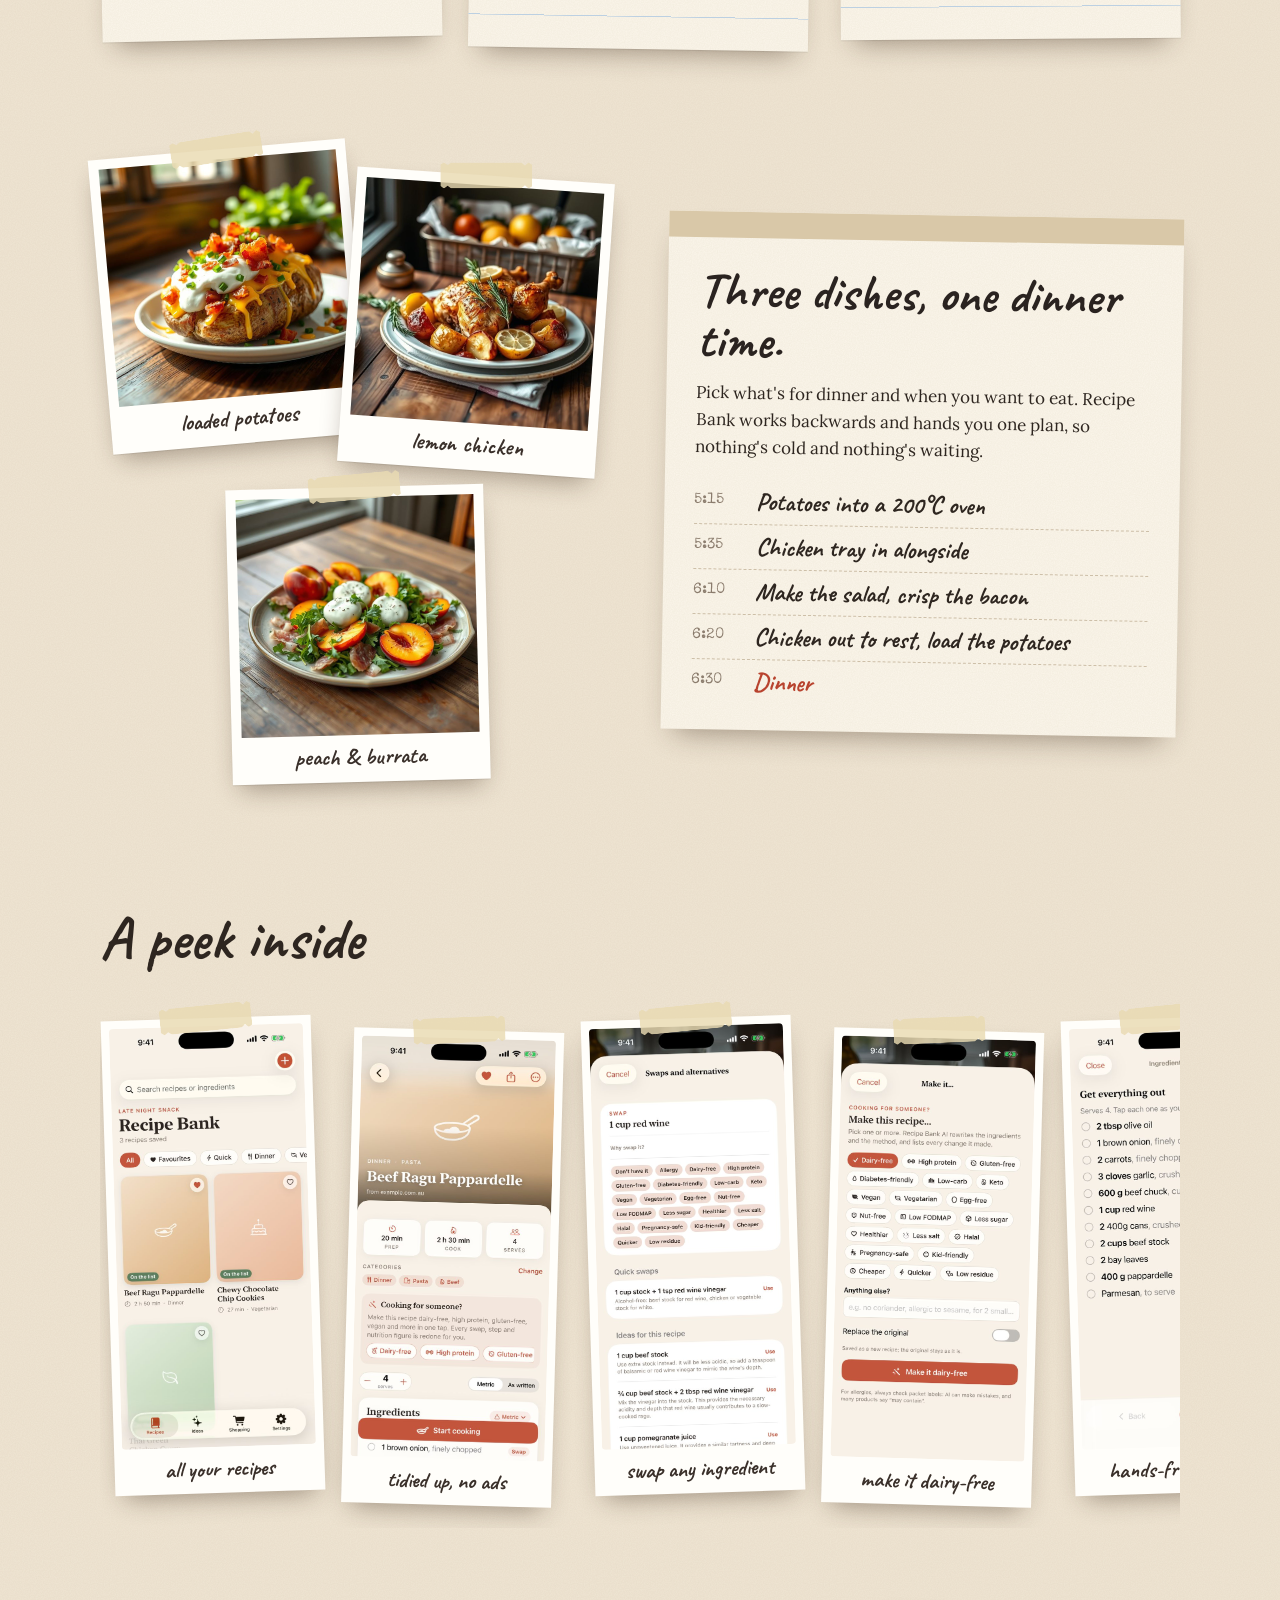
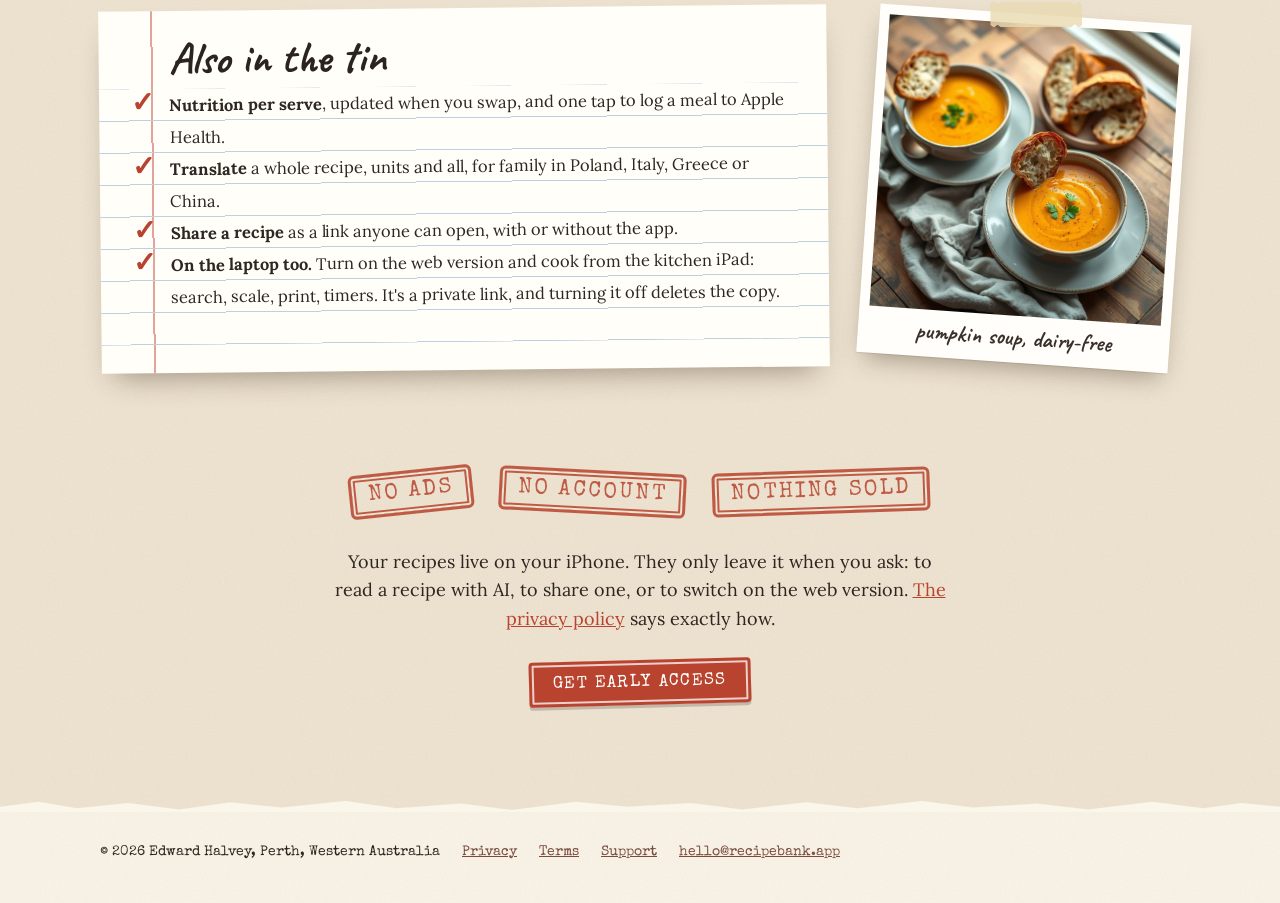
==== commit 10e7d243: "Hero: kitchen-table photo, things drop onto the table, self-drawing underline, parallax, receipt tic" ====
--- a/index.html
+++ b/index.html
@@ -14,7 +14,7 @@
 <link rel="icon" href="/assets/icon-64.png">
 <link rel="apple-touch-icon" href="/assets/icon-180.png">
 <link rel="preconnect" href="https://fonts.googleapis.com"><link rel="preconnect" href="https://fonts.gstatic.com" crossorigin><link href="https://fonts.googleapis.com/css2?family=Caveat:wght@500;700&family=Lora:ital,wght@0,400;0,500;0,600;1,400&family=Special+Elite&display=swap" rel="stylesheet">
-<link rel="stylesheet" href="/assets/site.css?v=3">
+<link rel="stylesheet" href="/assets/site.css?v=4">
 
 </head>
 <body>
@@ -24,8 +24,9 @@
 </div></header>
 <main class="scrap">
 <section class="s-hero"><div class="wrap">
-  <div class="s-hero-text">
-    <h1>Every recipe you love, <span class="scribble">in one tin.</span></h1>
+  <div class="s-hero-text note-card drop" style="--r:-1.2deg;--d:.05s">
+    <span class="kicker">Recipe Bank · for iPhone</span>
+    <h1>Every recipe you love, <span class="scribble">in one tin.<svg class="ul" viewBox="0 0 300 24" preserveAspectRatio="none" aria-hidden="true"><path pathLength="1" d="M3 15 C 60 5, 120 20, 180 10 S 270 8, 297 13"/><path pathLength="1" class="ul2" d="M20 20 C 90 12, 170 22, 285 16"/></svg></span></h1>
     <p class="lead">The screenshot of that TikTok pasta. Nan's banana bread. The curry off the back of the packet. Recipe Bank reads them all and writes them out as clean, simple recipes you can scale, swap, cook hands-free and shop for.</p>
     <div class="cta">
       <a class="stamp-btn" href="mailto:hello@recipebank.app?subject=Recipe%20Bank%20early%20access">Get early access</a>
@@ -33,12 +34,16 @@
     </div>
   </div>
   <div class="collage" aria-hidden="true">
-    <figure class="polaroid tape c1"><img src="/assets/food/ragu.jpg" alt="Sunday ragu" loading="lazy" width="800" height="800"><figcaption>Sunday ragu</figcaption></figure>
-    <figure class="polaroid tape c2"><img src="/assets/food/bananabread.jpg" alt="Nan's banana bread" loading="lazy" width="800" height="800"><figcaption>Nan's banana bread</figcaption></figure>
-    <div class="print tape c3"><img src="/assets/shots/recipe.jpg" alt="" width="600" height="1303"></div>
-    <div class="sticky c4"><b>Saved this week</b><span>✓ that TikTok pasta</span><span>✓ Nan's banana bread</span><span>✓ pumpkin soup (no cream!)</span><span>✓ the good cookies</span></div>
+    <div class="drop c1" style="--r:-6deg;--d:.35s" data-depth="18"><figure class="polaroid tape "><img src="/assets/food/ragu.jpg" alt="Sunday ragu" loading="lazy" width="800" height="800"><figcaption>Sunday ragu</figcaption></figure></div>
+    <div class="drop c3" style="--r:4deg;--d:.55s" data-depth="30"><div class="print tape"><img src="/assets/shots/recipe.jpg" alt="" width="600" height="1303"></div></div>
+    <div class="drop c2" style="--r:5deg;--d:.75s" data-depth="12"><figure class="polaroid tape "><img src="/assets/food/bananabread.jpg" alt="Nan's banana bread" loading="lazy" width="800" height="800"><figcaption>Nan's banana bread</figcaption></figure></div>
+    <div class="drop c4" style="--r:-2.5deg;--d:.95s" data-depth="24"><div class="sticky"><b>Saved this week</b><span>✓ that TikTok pasta</span><span>✓ Nan's banana bread</span><span>✓ pumpkin soup (no cream!)</span><span>✓ the good cookies</span></div></div>
   </div>
-</div></section>
+</div>
+<a class="scroll-cue" href="#features" aria-label="See what it does">what's in the tin ↓</a>
+</section>
+
+<div class="ticker" aria-label="Recipe Bank reads recipes from Instagram, TikTok, YouTube, websites, screenshots, cookbooks and handwritten cards"><div class="ticker-track" aria-hidden="true"><span>Saved from Instagram</span><i>✦</i><span>a TikTok</span><i>✦</i><span>a YouTube video</span><i>✦</i><span>Nan's recipe card</span><i>✦</i><span>the back of the packet</span><i>✦</i><span>a 1987 cookbook</span><i>✦</i><span>a screenshot</span><i>✦</i><span>a Facebook post</span><i>✦</i><span>a food blog, minus the life story</span><i>✦</i><span>a photo of the fridge</span><i>✦</i><span>Saved from Instagram</span><i>✦</i><span>a TikTok</span><i>✦</i><span>a YouTube video</span><i>✦</i><span>Nan's recipe card</span><i>✦</i><span>the back of the packet</span><i>✦</i><span>a 1987 cookbook</span><i>✦</i><span>a screenshot</span><i>✦</i><span>a Facebook post</span><i>✦</i><span>a food blog, minus the life story</span><i>✦</i><span>a photo of the fridge</span><i>✦</i></div></div>
 
 <section class="s-tin" id="features"><div class="wrap">
   <h2 class="hand">What's in the tin</h2>
@@ -108,6 +113,17 @@
 <span>© 2026 Edward Halvey, Perth, Western Australia</span>
 <a href="/privacy/">Privacy</a><a href="/terms/">Terms</a><a href="/support/">Support</a><a href="mailto:hello@recipebank.app">hello@recipebank.app</a>
 </div></footer>
-
+<script>
+(function(){
+  if (matchMedia('(prefers-reduced-motion: reduce)').matches) return;
+  var items = [].slice.call(document.querySelectorAll('.collage [data-depth]'));
+  var hero = document.querySelector('.s-hero'), ticking = false;
+  function move(){ var y = Math.min(scrollY, hero.offsetHeight);
+    items.forEach(function(el){ el.style.setProperty('--py', (-y * el.dataset.depth / 100) + 'px'); }); ticking = false; }
+  addEventListener('scroll', function(){ if (!ticking) { ticking = true; requestAnimationFrame(move); } }, {passive: true});
+  var io = new IntersectionObserver(function(es){ es.forEach(function(e){ if (e.isIntersecting) { e.target.classList.add('in'); io.unobserve(e.target); } }); }, {rootMargin: '0px 0px -8% 0px'});
+  document.querySelectorAll('.icard, .dinner-card, .dinner-photos .polaroid, .notebook, .m1, .stamps span').forEach(function(el, i){ el.classList.add('reveal'); io.observe(el); });
+})();
+</script>
 </body>
 </html>
--- a/assets/site.css
+++ b/assets/site.css
@@ -78,30 +78,84 @@
 
 /* Landing */
 .scrap h2.hand { font-size: clamp(40px, 6vw, 60px); line-height: 1; margin-bottom: 26px; }
-.s-hero { padding: 56px 0 30px; overflow-x: clip; }
-.s-hero .wrap { display: grid; grid-template-columns: 1.05fr 1fr; gap: 40px; align-items: center; }
-.s-hero h1 { font-family: var(--hand); font-weight: 700; font-size: clamp(54px, 8vw, 92px); line-height: .95; margin-bottom: 20px; }
+
+/* Hero: paper things landing on a kitchen table */
+.s-hero { position: relative; padding: 64px 0 110px; overflow: clip; background: #2A1D15 url("/assets/food/table.jpg") center 18% / cover; }
+.s-hero::before { content: ""; position: absolute; inset: 0; pointer-events: none;
+  background: linear-gradient(100deg, rgba(18,10,5,.62) 0%, rgba(18,10,5,.28) 55%, rgba(18,10,5,.45) 100%),
+              radial-gradient(ellipse at 60% 45%, transparent 40%, rgba(10,5,2,.45) 100%); }
+.s-hero .wrap { position: relative; z-index: 1; display: grid; grid-template-columns: 1.02fr 1fr; gap: 44px; align-items: center; }
+.note-card { position: relative; background: var(--card-paper) var(--grain); color: var(--card-ink); padding: 34px 38px 32px;
+  box-shadow: 0 2px 2px rgba(0,0,0,.15), 0 34px 60px -18px rgba(0,0,0,.65); }
+.note-card::before { content: ""; position: absolute; left: 0; right: 0; bottom: -11px; height: 12px; background: var(--card-paper);
+  clip-path: polygon(0 0, 100% 0, 100% 40%, 96% 90%, 92% 35%, 87% 85%, 82% 30%, 77% 80%, 72% 25%, 66% 75%, 61% 30%, 55% 90%, 50% 35%, 44% 80%, 39% 25%, 33% 85%, 28% 30%, 22% 75%, 17% 20%, 11% 80%, 6% 30%, 0 70%); }
+.note-card::after { content: ""; position: absolute; top: -14px; left: 38px; width: 110px; height: 28px; background: var(--tape); transform: rotate(-5deg);
+  clip-path: polygon(0 8%, 4% 0, 8% 10%, 12% 0, 88% 0, 92% 12%, 96% 0, 100% 10%, 100% 92%, 96% 100%, 92% 88%, 88% 100%, 12% 100%, 8% 90%, 4% 100%, 0 90%); }
+.kicker { display: inline-block; font: 13px var(--type); letter-spacing: .1em; text-transform: uppercase; color: var(--accent); margin-bottom: 12px; }
+.s-hero h1 { font-family: var(--hand); font-weight: 700; font-size: clamp(52px, 7.4vw, 88px); line-height: .95; margin-bottom: 20px; color: #2A2320; }
 .scribble { position: relative; white-space: nowrap; color: var(--accent); }
-.scribble::after { content: ""; position: absolute; left: -2%; right: -2%; bottom: -.08em; height: .28em;
-  background: url("data:image/svg+xml;utf8,<svg xmlns='http://www.w3.org/2000/svg' viewBox='0 0 300 24' preserveAspectRatio='none'><path d='M3 15 C 60 5, 120 20, 180 10 S 270 8, 297 13' fill='none' stroke='%23B8432E' stroke-width='4' stroke-linecap='round'/><path d='M20 20 C 90 12, 170 22, 285 16' fill='none' stroke='%23B8432E' stroke-width='2.5' stroke-linecap='round' opacity='.7'/></svg>") no-repeat center / 100% 100%; }
-.s-hero .lead { font-size: 19.5px; max-width: 32em; }
-.s-hero .cta { display: flex; align-items: center; gap: 22px; flex-wrap: wrap; margin-top: 26px; }
-.aside { position: relative; font: 700 24px/1.05 var(--hand); color: var(--muted); padding-left: 64px; }
-.aside .arrow { position: absolute; left: -6px; top: -26px; width: 64px; transform: scaleX(-1) rotate(-20deg); color: var(--muted); }
+.ul { position: absolute; left: -2%; bottom: -.14em; width: 104%; height: .32em; overflow: visible; }
+.ul path { fill: none; stroke: #B8432E; stroke-width: 4px; stroke-linecap: round; vector-effect: non-scaling-stroke;
+  stroke-dasharray: 1; stroke-dashoffset: 1; animation: draw .7s ease-out 1.25s forwards; }
+.ul .ul2 { stroke-width: 2.5px; opacity: .7; animation-delay: 1.55s; }
+@keyframes draw { to { stroke-dashoffset: 0; } }
+.s-hero .lead { font-size: 19px; max-width: 32em; color: var(--card-ink); }
+.s-hero .cta { display: flex; align-items: center; gap: 22px; flex-wrap: wrap; margin-top: 24px; }
+.aside { position: relative; font: 700 24px/1.05 var(--hand); color: #7C6E62; padding-left: 64px; }
+.aside .arrow { position: absolute; left: -6px; top: -26px; width: 64px; transform: scaleX(-1) rotate(-20deg); color: #7C6E62; }
+
 .collage { position: relative; aspect-ratio: 1 / 1.12; width: 100%; }
 .collage > * { position: absolute; }
-.c1 { width: 54%; left: 0; top: 6%; transform: rotate(-6deg); z-index: 2; }
-.c3 { width: 34%; right: 2%; top: 0; transform: rotate(4deg); z-index: 1; }
-.c4 { width: 50%; left: 3%; top: 65%; transform: rotate(-2.5deg); z-index: 4; }
-.c2 { width: 40%; right: 4%; top: 58%; transform: rotate(5deg); z-index: 3; }
+.c1 { width: 54%; left: 0; top: 6%; z-index: 2; }
+.c3 { width: 34%; right: 2%; top: 0; z-index: 1; }
+.c4 { width: 50%; left: 3%; top: 65%; z-index: 4; }
+.c2 { width: 40%; right: 4%; top: 58%; z-index: 3; }
+.collage .polaroid, .collage .print, .collage .sticky { box-shadow: 0 2px 2px rgba(0,0,0,.2), 0 26px 40px -14px rgba(0,0,0,.7); }
+
+/* Things drop onto the table, each settling at its own angle; parallax rides on `translate` */
+.drop { transform: rotate(var(--r, 0deg)); translate: 0 var(--py, 0px); animation: drop .85s cubic-bezier(.2, .9, .3, 1.18) var(--d, 0s) both; }
+@keyframes drop {
+  0% { opacity: 0; transform: translateY(-70px) rotate(calc(var(--r, 0deg) + 9deg)) scale(1.14); }
+  55% { opacity: 1; }
+  100% { opacity: 1; transform: translateY(0) rotate(var(--r, 0deg)) scale(1); }
+}
+
+.scroll-cue { position: absolute; z-index: 1; left: 50%; bottom: 44px; translate: -50% 0; font: 700 24px var(--hand); color: #F6EEDF;
+  text-decoration: none; text-shadow: 0 2px 8px rgba(0,0,0,.6); animation: bob 2.4s ease-in-out 2s infinite; }
+@keyframes bob { 50% { transform: translateY(6px); } }
+
+/* Receipt-tape ticker */
+.ticker { position: relative; z-index: 2; margin: -26px -2% 0; transform: rotate(-1.2deg); overflow: hidden; white-space: nowrap;
+  background: var(--card-paper) var(--grain); color: var(--card-ink); border-block: 2px dashed #D2C3A8; padding: 12px 0;
+  box-shadow: 0 14px 24px -12px rgba(40, 20, 5, .45); }
+.ticker-track { display: inline-block; animation: tick 45s linear infinite; font: 17px var(--type); letter-spacing: .04em; }
+.ticker span { padding: 0 6px; }
+.ticker i { font-style: normal; color: var(--accent); padding: 0 14px; }
+@keyframes tick { to { transform: translateX(-50%); } }
+
+/* Sections fade up as they come into view (only when JavaScript is on and motion is allowed) */
+.reveal { opacity: 0; translate: 0 26px; transition: opacity .6s ease, translate .6s cubic-bezier(.2, .8, .3, 1); }
+.reveal.in { opacity: 1; translate: 0 0; }
+.icard.reveal:nth-child(3n+2) { transition-delay: .08s; } .icard.reveal:nth-child(3n) { transition-delay: .16s; }
+.stamps span.reveal { translate: none; scale: 1.8; transition: scale .35s cubic-bezier(.3, 1.6, .5, 1), opacity .2s; }
+.stamps span.reveal.in { scale: 1; opacity: .85; }
+.stamps span.reveal:nth-child(2) { transition-delay: .15s; } .stamps span.reveal:nth-child(3) { transition-delay: .3s; }
+
 @media (max-width: 900px) {
+  .s-hero { padding: 40px 0 100px; }
   .s-hero .wrap { grid-template-columns: 1fr; }
-  .collage { max-width: 540px; margin: 20px auto 30px; }
+  .collage { max-width: 540px; margin: 26px auto 10px; }
 }
 @media (max-width: 520px) {
+  .note-card { padding: 26px 22px 24px; }
   .sticky { padding: 12px 12px 14px; font-size: 17px; } .sticky b { font-size: 20px; margin-bottom: 2px; }
   .polaroid { padding: 6px 6px 0; } .polaroid figcaption { font-size: 18px; padding: 7px 2px 9px; }
   .aside { padding-left: 0; } .aside .arrow { display: none; }
+  .ticker-track { font-size: 15px; }
+}
+@media (prefers-reduced-motion: reduce) {
+  .drop, .scroll-cue, .ticker-track { animation: none !important; }
+  .ul path { animation: none; stroke-dashoffset: 0; }
 }
 
 .s-tin { padding: 70px 0 30px; }
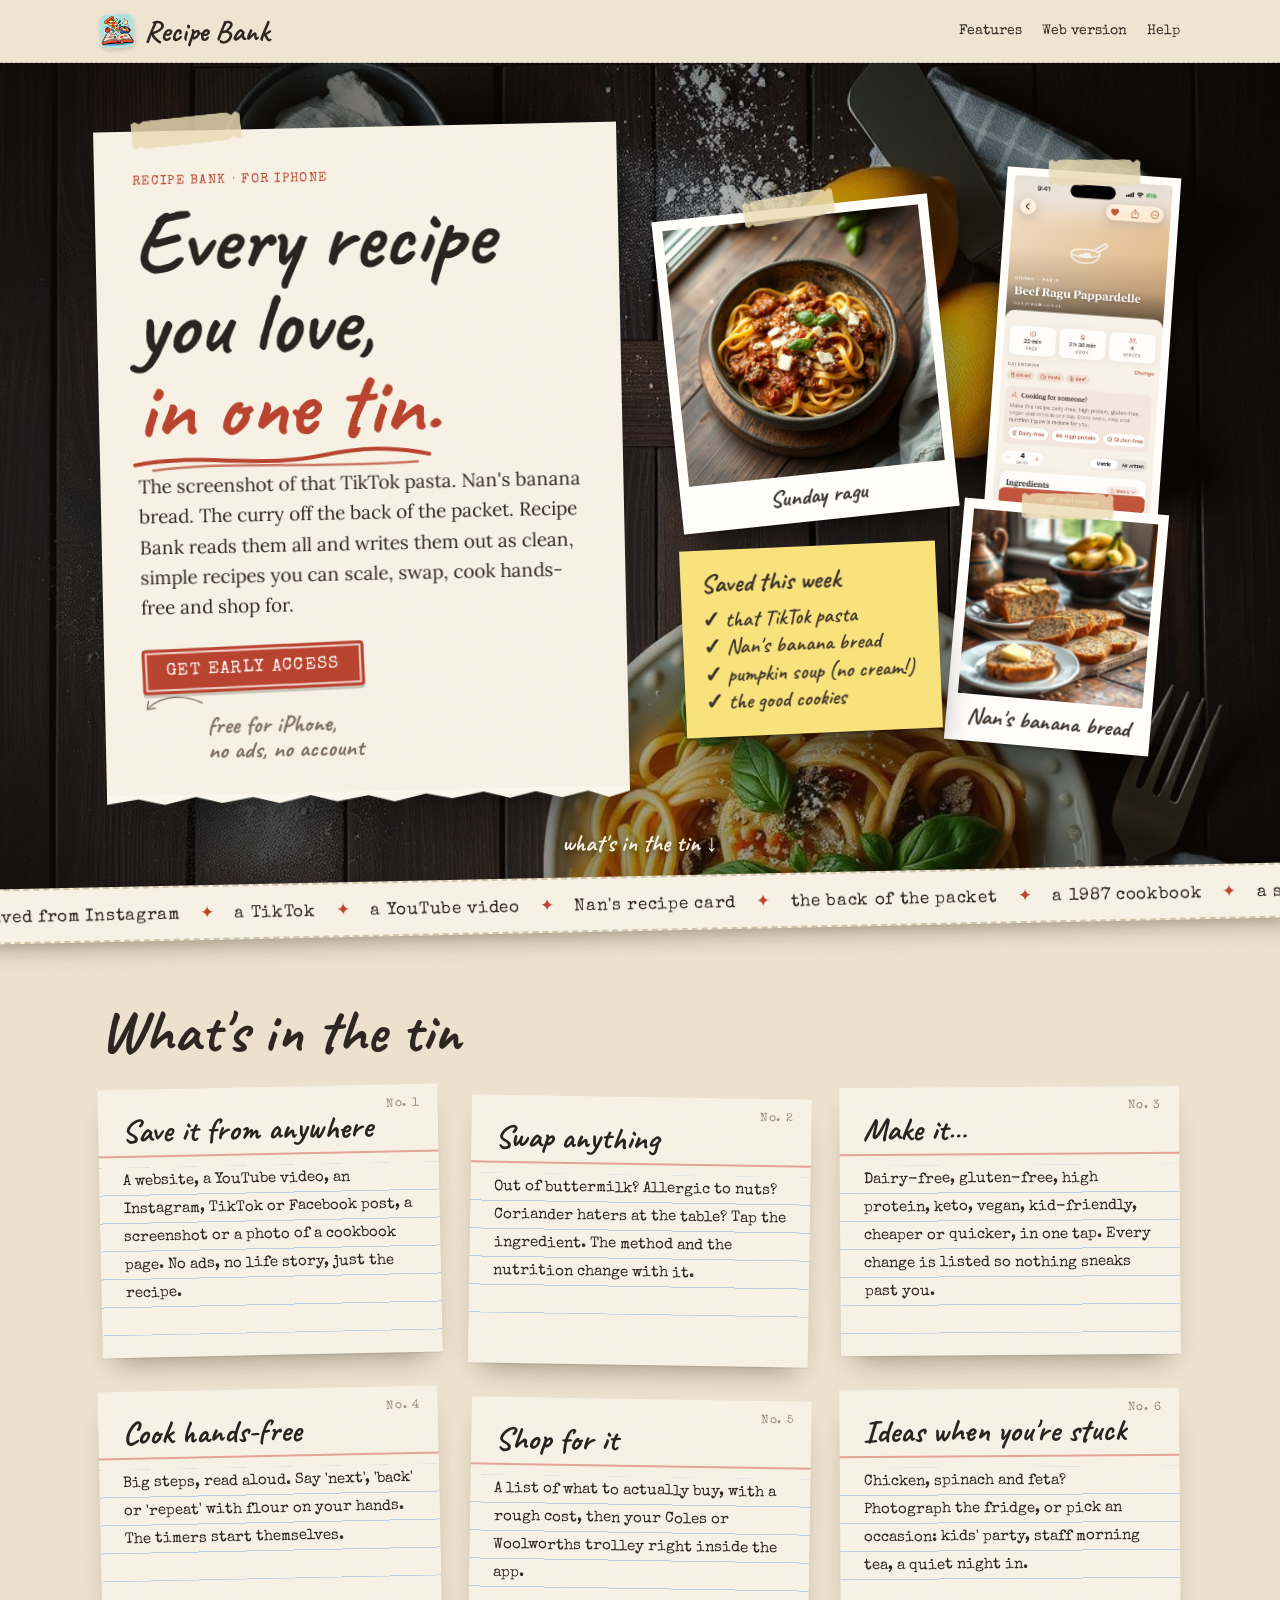
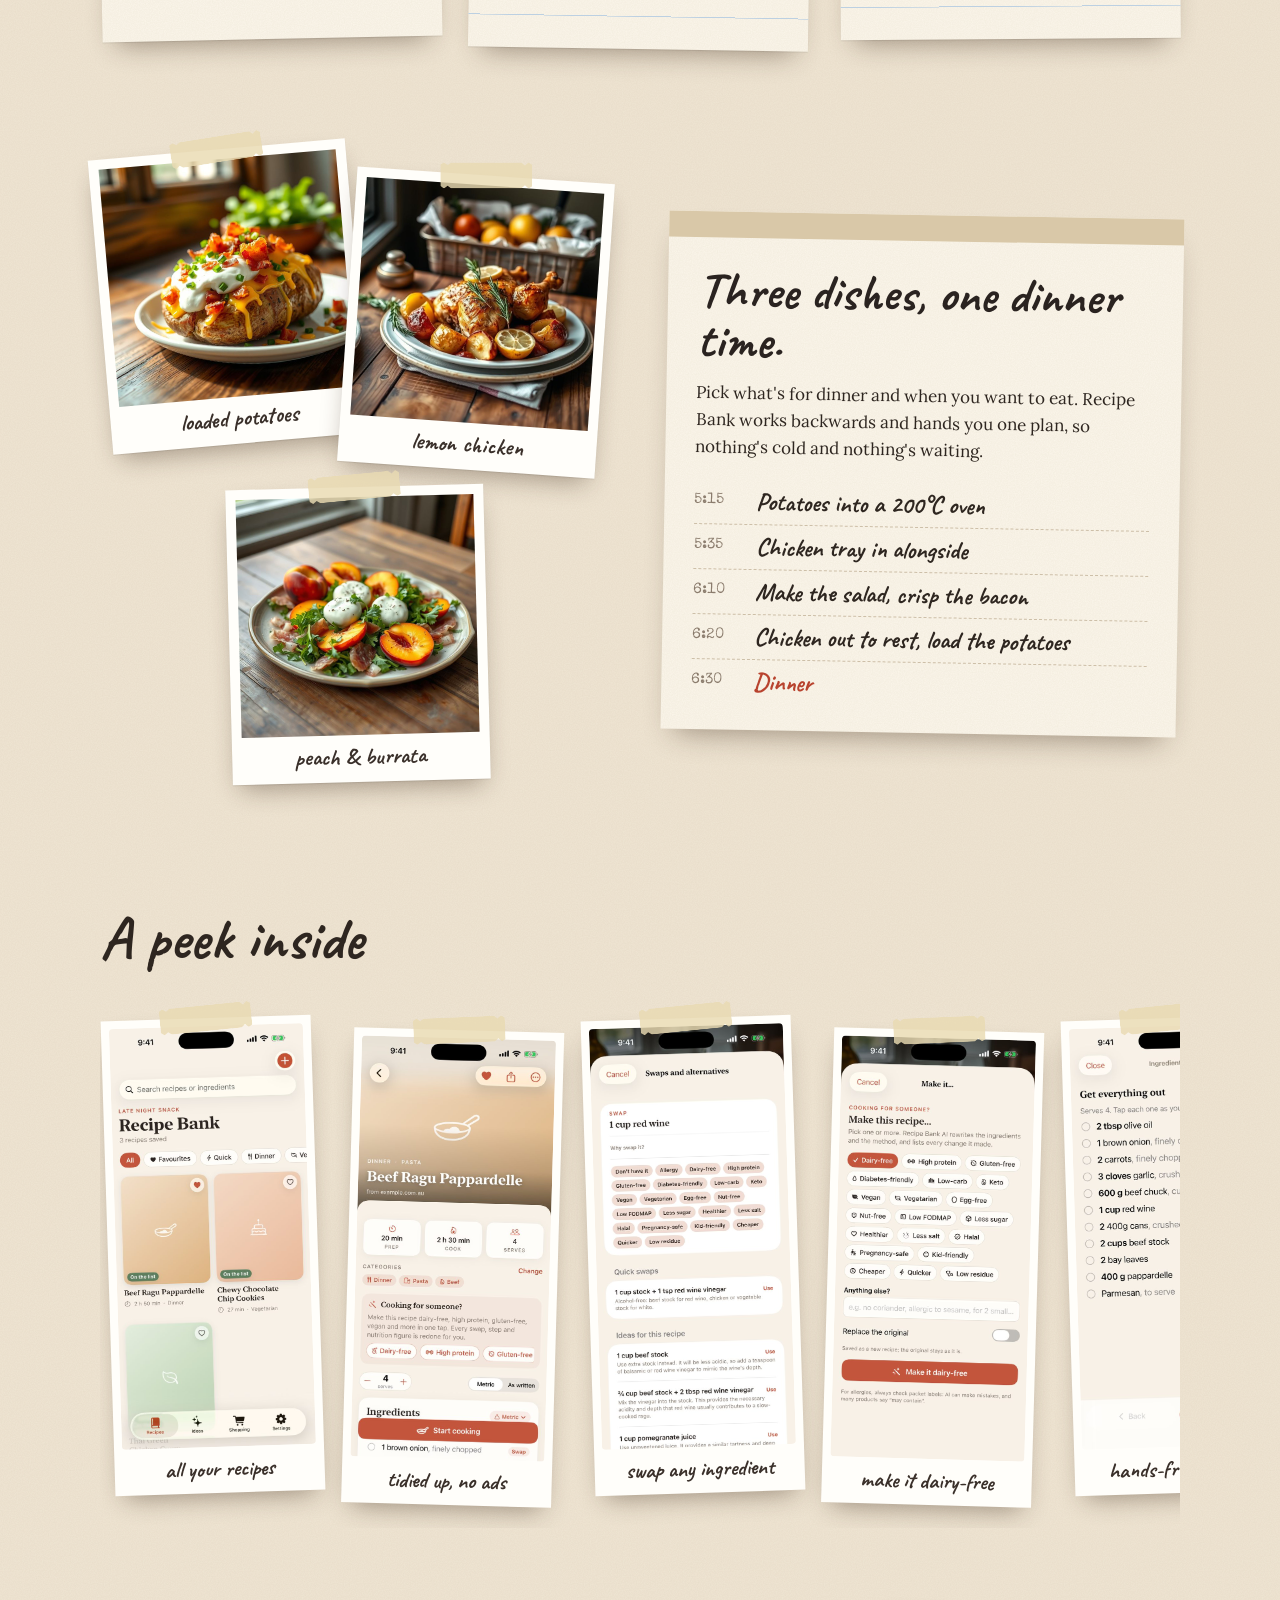
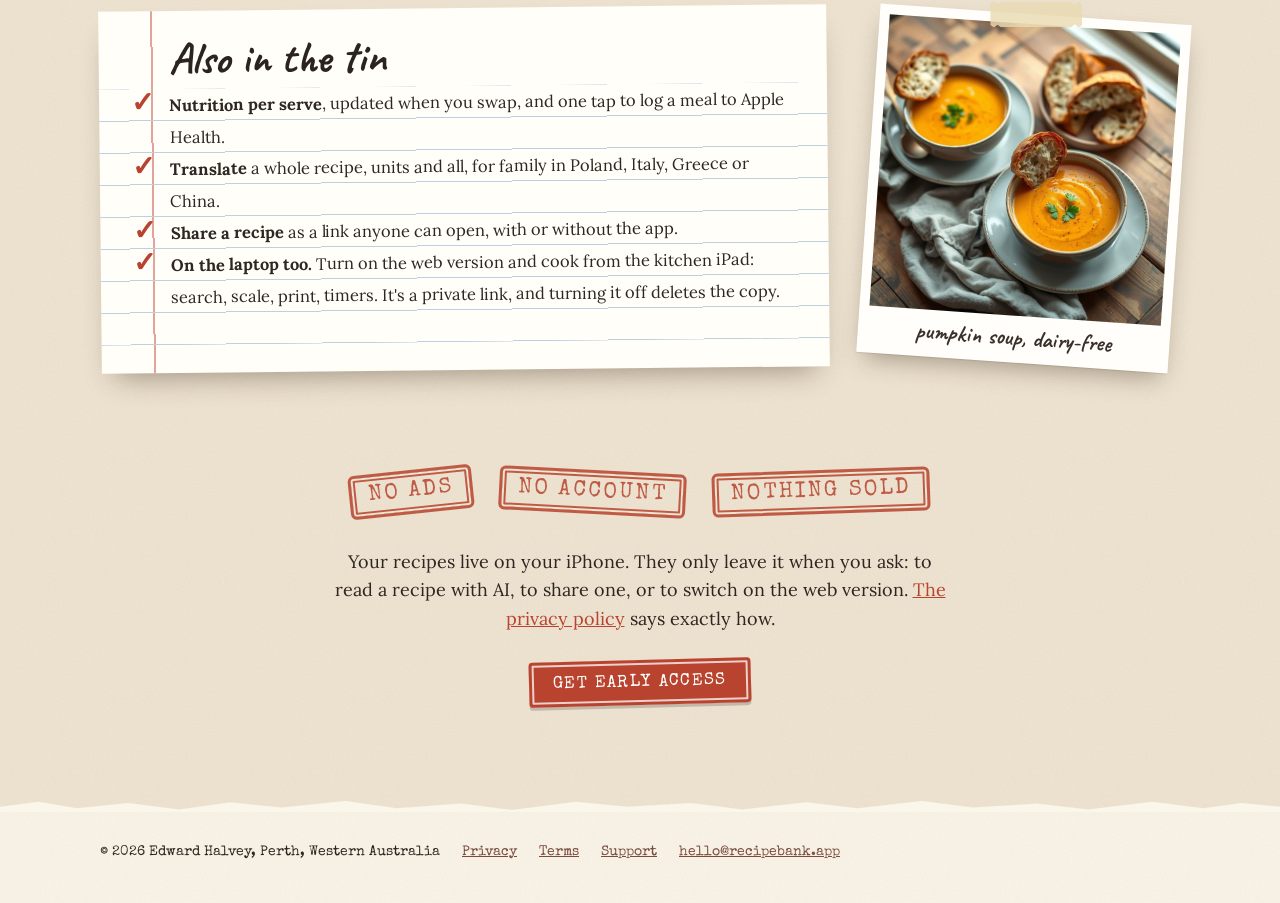
==== commit a8131e87: "Live dinner status page (/d/), privacy wording" ====
--- a/index.html
+++ b/index.html
@@ -14,7 +14,7 @@
 <link rel="icon" href="/assets/icon-64.png">
 <link rel="apple-touch-icon" href="/assets/icon-180.png">
 <link rel="preconnect" href="https://fonts.googleapis.com"><link rel="preconnect" href="https://fonts.gstatic.com" crossorigin><link href="https://fonts.googleapis.com/css2?family=Caveat:wght@500;700&family=Lora:ital,wght@0,400;0,500;0,600;1,400&family=Special+Elite&display=swap" rel="stylesheet">
-<link rel="stylesheet" href="/assets/site.css?v=4">
+<link rel="stylesheet" href="/assets/site.css?v=5">
 
 </head>
 <body>
--- a/assets/site.css
+++ b/assets/site.css
@@ -307,3 +307,28 @@
   .recipe-body { margin: 0; }
   .card { border: 0; padding: 0; }
 }
+
+/* Live dinner status page (/d/) */
+.dn { padding: 50px 0 90px; background: #2A1D15 url("/assets/food/table.jpg") center 18% / cover fixed; min-height: 80vh; }
+.dn .empty { color: #F6EEDF; }
+.dn-grid { display: grid; grid-template-columns: 1.1fr .9fr; gap: 40px; align-items: center; }
+.dn-card { transform: rotate(-1deg); }
+.dn-card h1.hand { font-size: clamp(40px, 6vw, 64px); line-height: 1; margin: 4px 0 8px; color: #2A2320; }
+.dn-title { font: 600 22px var(--serif); margin: 0 0 18px; }
+.dn-ready { display: flex; flex-wrap: wrap; align-items: baseline; gap: 6px 14px; margin: 6px 0 14px; }
+.dn-ready span { font: 14px var(--type); text-transform: uppercase; letter-spacing: .08em; color: #8A7B6C; width: 100%; }
+.dn-ready b { font: 700 64px/1 var(--hand); color: var(--accent); }
+.dn-ready em { font: 700 26px var(--hand); font-style: normal; color: #5E4E42; }
+.dn-bar { height: 10px; border-radius: 5px; background: #E6DCCB; overflow: hidden; }
+.dn-bar i { display: block; height: 100%; background: var(--accent); border-radius: 5px; transition: width .6s; }
+.dn-step { font: 15px var(--type); margin: 8px 0 4px; }
+.dn-now { font: 16px/1.5 var(--serif); font-style: italic; margin: 6px 0 12px; }
+.dn-live { color: #5E7F5F !important; }
+.dn-stamp { display: inline-block; font: 40px var(--type); text-transform: uppercase; letter-spacing: .12em; color: var(--accent); border: 4px solid currentColor;
+  padding: 6px 22px; border-radius: 8px; transform: rotate(-6deg); margin: 14px 0 18px; animation: thump .4s cubic-bezier(.3, 1.6, .5, 1) both; }
+@keyframes thump { from { transform: rotate(-6deg) scale(1.8); opacity: 0; } }
+.dn-side { position: relative; }
+.dn-photo { width: 78%; margin: 0 auto; transform: rotate(4deg); box-shadow: 0 26px 40px -14px rgba(0,0,0,.7); }
+.dn-noimg { width: 60%; aspect-ratio: 1; margin: 0 auto; display: grid; place-items: center; font-size: 90px; background: var(--card-paper); transform: rotate(4deg); }
+.dn-note { width: 62%; margin: -24px 0 0 4%; transform: rotate(-3deg); position: relative; }
+@media (max-width: 800px) { .dn-grid { grid-template-columns: 1fr; } .dn-photo { width: 70%; } .dn-ready b { font-size: 52px; } }
